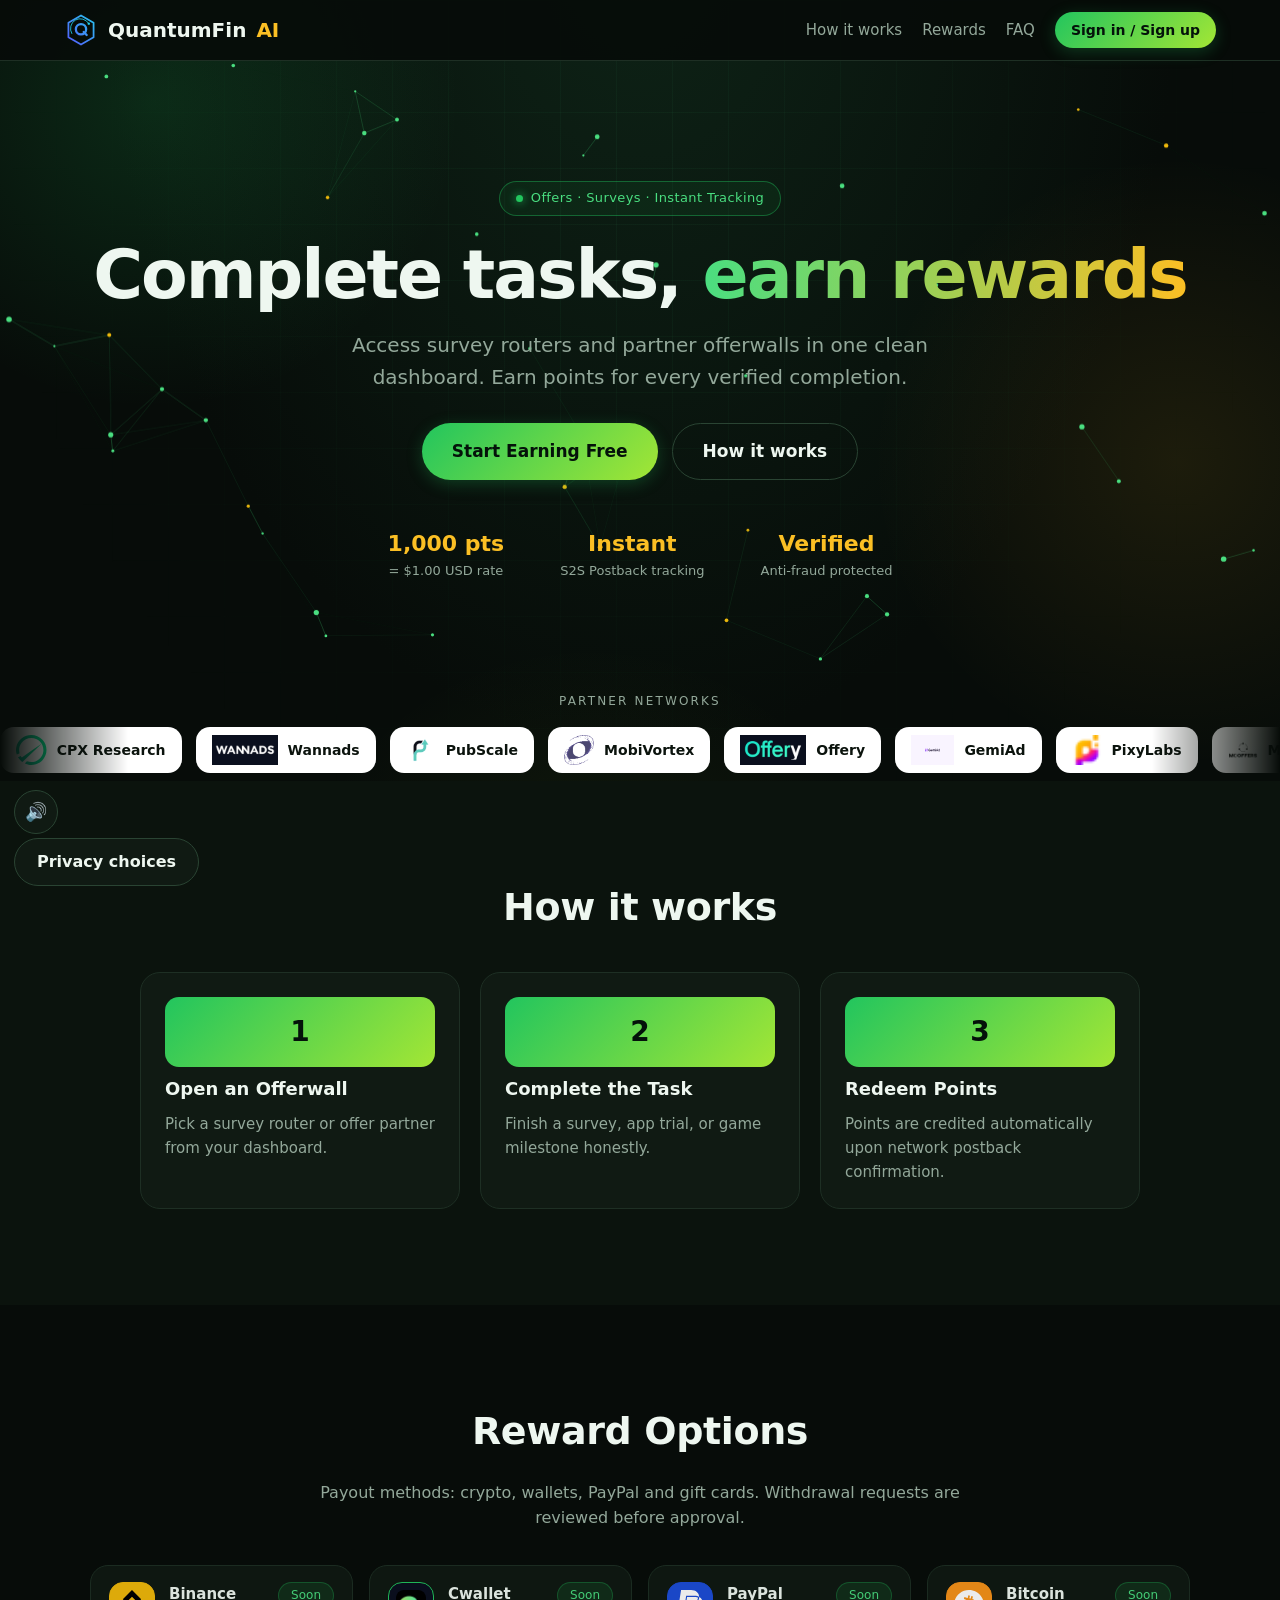
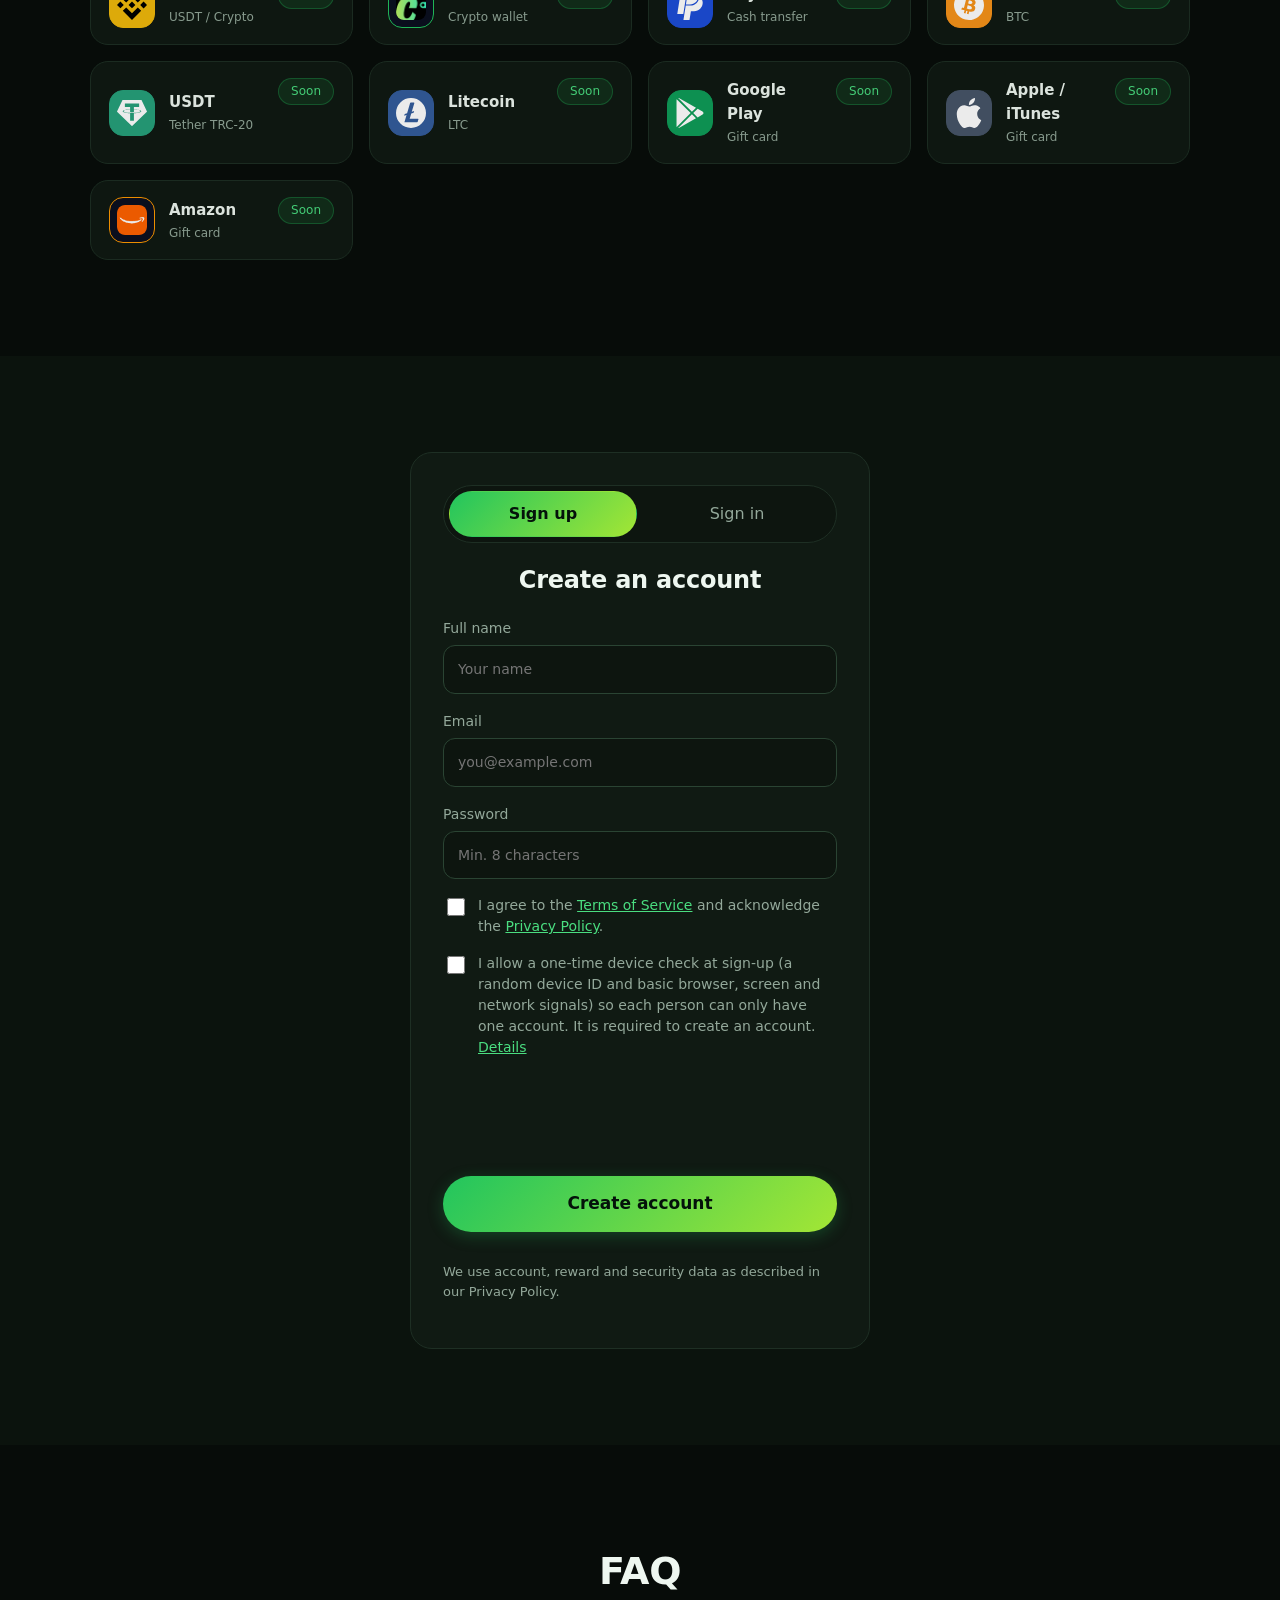
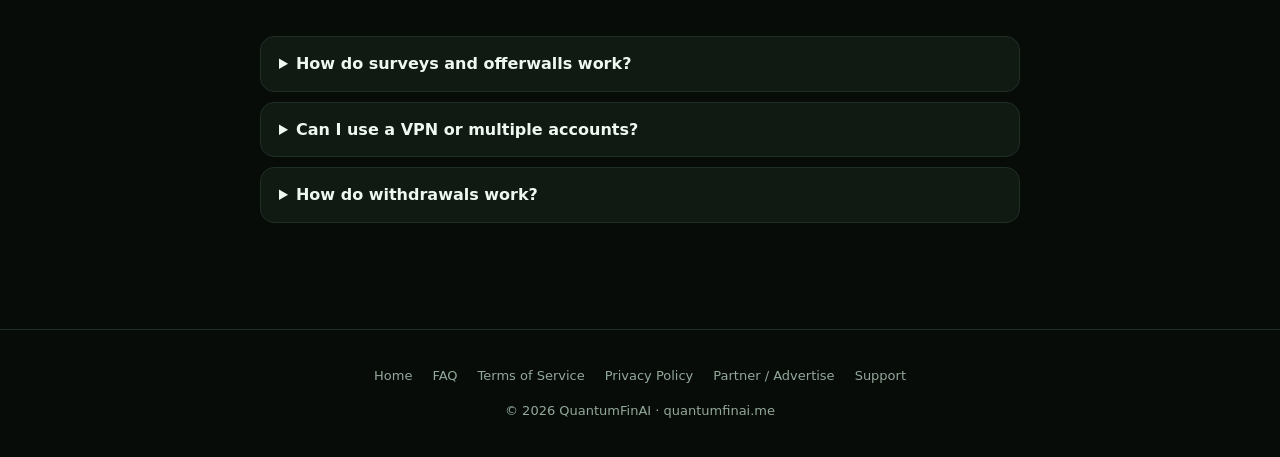
==== index.html @ 796dd370 "Update index.html" ====
<!doctype html>
<html lang="en" dir="ltr">
<head>
<meta charset="utf-8">
<meta name="theme-color" content="#070c09">
<meta name="viewport" content="width=device-width,initial-scale=1">
<title>QuantumFinAI | Complete Offers & Surveys, Earn Rewards</title>
<meta name="description" content="Complete verified offers and surveys from partner networks and collect points.">
<link rel="canonical" href="https://quantumfinai.me/">
<meta property="og:type" content="website">
<meta property="og:site_name" content="QuantumFinAI">
<meta property="og:title" content="QuantumFinAI | Complete Offers & Surveys, Earn Rewards">
<meta property="og:description" content="Complete verified offers and surveys from partner networks and collect points.">
<meta property="og:url" content="https://quantumfinai.me/">
<meta property="og:image" content="https://github.com/youssefnassiri1-oss/quantumfinai-site/releases/download/assets/og-image.png">
<meta property="og:image:width" content="1200">
<meta property="og:image:height" content="630">
<meta property="og:image:type" content="image/png">
<meta name="twitter:card" content="summary_large_image">
<meta name="twitter:image" content="https://github.com/youssefnassiri1-oss/quantumfinai-site/releases/download/assets/og-image.png">
<script type="application/ld+json">{"@context":"https://schema.org","@type":"WebSite","name":"QuantumFinAI","url":"https://quantumfinai.me/"}</script>
<script type="application/ld+json">{"@context":"https://schema.org","@type":"Organization","name":"QuantumFinAI","url":"https://quantumfinai.me/","logo":"https://github.com/youssefnassiri1-oss/quantumfinai-site/releases/download/assets/icon-512.png","sameAs":["https://github.com/youssefnassiri1-oss/quantumfinai-site"]}</script>
<script type="application/ld+json">{"@context":"https://schema.org","@type":"FAQPage","mainEntity":[{"@type":"Question","name":"How do surveys and offerwalls work?","acceptedAnswer":{"@type":"Answer","text":"Signed-in members can launch integrated walls like CPX Research. Once a task is completed, the partner server notifies our system automatically to credit your points."}},{"@type":"Question","name":"Can I use a VPN or multiple accounts?","acceptedAnswer":{"@type":"Answer","text":"No. One account per person/device on a residential connection. Proxy/VPN usage or multi-accounting results in automatic holds."}},{"@type":"Question","name":"How do withdrawals work?","acceptedAnswer":{"@type":"Answer","text":"Withdrawal requests are open. Choose a method, enter your recipient details and submit. Requests are reviewed and paid manually. Points are held while your request is open."}}]}</script>
<link rel="icon" href="/favicon.svg" type="image/svg+xml">
<link rel="icon" type="image/png" sizes="32x32" href="https://github.com/youssefnassiri1-oss/quantumfinai-site/releases/download/assets/favicon-32.png">
<link rel="shortcut icon" href="https://github.com/youssefnassiri1-oss/quantumfinai-site/releases/download/assets/favicon.ico">
<link rel="apple-touch-icon" href="https://github.com/youssefnassiri1-oss/quantumfinai-site/releases/download/assets/apple-touch-icon.png">
<link rel="preconnect" href="https://rofcjlvxzctevqjzgvyt.supabase.co" crossorigin>
<link rel="preconnect" href="https://challenges.cloudflare.com" crossorigin>
<link rel="stylesheet" href="style.css?v=20261123wd1">
<link rel="stylesheet" href="theme.css?v=20261123wd1">
</head>
<body>

<header class="nav">
  <a class="brand" href="#top"><img class="logo" src="/assets/logo/logo-mark.svg" alt="QuantumFinAI logo"> QuantumFin<b>AI</b></a>
  <nav id="guest-nav">
    <a href="#how">How it works</a>
    <a href="#payments">Rewards</a>
    <a href="#faq">FAQ</a>
    <a class="btn small" href="#account">Sign in / Sign up</a>
  </nav>
  <div id="user-nav" class="user-bar" hidden>
    <div class="bal-pill"><span class="coin-dot"></span> <b id="nav-bal">0</b> <small>pts</small></div>
    <button type="button" class="btn small ghost" id="signout">Sign out</button>
  </div>
</header>

<main id="top">
  <!-- GUEST LANDING VIEW -->
  <div id="guest-view">
    <section class="hero">
      <canvas id="hero-canvas" aria-hidden="true"></canvas>
      <div class="badge">Offers · Surveys · Instant Tracking</div>
      <h1>Complete tasks, <span class="grad">earn rewards</span></h1>
      <p class="sub">Access survey routers and partner offerwalls in one clean dashboard. Earn points for every verified completion.</p>
      <div class="cta">
        <a class="btn big" href="#account">Start Earning Free</a>
        <a class="btn ghost big" href="#how">How it works</a>
      </div>
      <div class="stats">
        <div><b>1,000 pts</b><span>= $1.00 USD rate</span></div>
        <div><b>Instant</b><span>S2S Postback tracking</span></div>
        <div><b>Verified</b><span>Anti-fraud protected</span></div>
      </div>
    </section>

    <section id="how" class="alt">
      <h2>How it works</h2>
      <div class="grid steps">
        <article class="card"><div class="thumb">1</div><h3>Open an Offerwall</h3><p>Pick a survey router or offer partner from your dashboard.</p></article>
        <article class="card"><div class="thumb">2</div><h3>Complete the Task</h3><p>Finish a survey, app trial, or game milestone honestly.</p></article>
        <article class="card"><div class="thumb">3</div><h3>Redeem Points</h3><p>Points are credited automatically upon network postback confirmation.</p></article>
      </div>
    </section>

    <section id="payments">
      <h2>Reward Options</h2>
      <p class="lead">Payout methods: crypto, wallets, PayPal and gift cards. Withdrawal requests are reviewed before approval.</p>
      <div class="mcards" id="wd"></div>
    </section>

    <section id="account" class="alt">
      <div class="formbox">
        <div class="tabs">
          <button type="button" class="tab on" data-mode="signup">Sign up</button>
          <button type="button" class="tab" data-mode="signin">Sign in</button>
        </div>
        <h2 id="ftitle" style="margin-bottom:18px;font-size:24px">Create an account</h2>
        <form id="signup" novalidate>
          <label id="lname">Full name<input name="name" autocomplete="name" placeholder="Your name"></label>
          <label>Email<input name="email" type="email" required autocomplete="email" placeholder="you@example.com"></label>
          <label>Password<input name="pw" type="password" minlength="8" required autocomplete="new-password" placeholder="Min. 8 characters"></label>
          <label id="consent-row" style="display:flex;flex-direction:row;align-items:flex-start;gap:10px;line-height:1.5"><input id="legal-consent" name="consent" type="checkbox" required style="width:18px;height:18px;flex-shrink:0;margin-top:3px"><span>I agree to the <a href="/terms" target="_blank" rel="noopener" style="color:#4ade80;text-decoration:underline">Terms of Service</a> and acknowledge the <a href="/privacy" target="_blank" rel="noopener" style="color:#4ade80;text-decoration:underline">Privacy Policy</a>.</span></label>
          <label id="device-row" style="display:flex;flex-direction:row;align-items:flex-start;gap:10px;line-height:1.5"><input id="device-consent" name="device_consent" type="checkbox" style="width:18px;height:18px;flex-shrink:0;margin-top:3px"><span>I allow a one-time device check at sign-up (a random device ID and basic browser, screen and network signals) so each person can only have one account. It is required to create an account. <a href="/privacy" target="_blank" rel="noopener" style="color:#4ade80;text-decoration:underline">Details</a></span></label>
          <div id="tsauth" class="ts"></div>
          <button class="btn big" type="submit" id="fsubmit">Create account</button>
          <p class="note" id="formmsg" aria-live="polite">We use account, reward and security data as described in our Privacy Policy.</p>
        </form>
      </div>
    </section>

    <section id="faq">
      <h2>FAQ</h2>
      <div class="faq">
        <details><summary>How do surveys and offerwalls work?</summary><p>Signed-in members can launch integrated walls like CPX Research. Once a task is completed, the partner server notifies our system automatically to credit your points.</p></details>
        <details><summary>Can I use a VPN or multiple accounts?</summary><p>No. One account per person/device on a residential connection. Proxy/VPN usage or multi-accounting results in automatic holds.</p></details>
        <details><summary>How do withdrawals work?</summary><p>Withdrawal requests are open. Choose a method, enter your recipient details and submit. Requests are reviewed and paid manually. Points are held while your request is open.</p></details>
      </div>
    </section>
  </div>

  <!-- AUTHENTICATED APP DASHBOARD -->
  <section id="dash" class="app-shell" hidden>
    <div class="dstats">
      <div class="dstat"><span>Available Balance</span><b><i id="sbal">0</i> pts</b><small id="sbal-usd">≈ $0.00</small></div>
      <div class="dstat"><span>Total Earned</span><b><i id="stotal">0</i> pts</b><small>Lifetime earnings</small></div>
      <div class="dstat"><span>Tasks Started</span><b id="soff">0</b><small>Direct offers</small></div>
      <div class="dstat"><span>Pending Payouts</span><b id="swd">0</b><small>In queue</small></div>
    </div>

    <div class="dtabs" id="dtabs">
      <button class="tab on" data-t="d-earn">Earn (Offerwalls)</button>
      <button class="tab" data-t="d-wd">Cashout</button>
      <button class="tab" data-t="d-rewards">Activity Ledger</button>
      <button class="tab" data-t="d-profile">Profile</button>
      <button class="tab" data-t="d-admin" id="tabadmin" hidden>Admin Panel</button>
    </div>

    <!-- 1. EARN TAB (Offerwalls + Direct Tasks) -->
    <div class="dpane" id="d-earn">
      <h3 class="sh">Offerwalls & Survey Partners</h3>
      <div class="wall-grid" id="wallgrid"></div>

      <div id="wall-viewer" class="wall-viewer" hidden>
        <div class="wall-bar">
          <b id="wall-title">CPX Research Surveys</b>
          <div>
            <button type="button" class="btn small ghost" id="wall-refresh">Refresh Balance</button>
            <button type="button" class="btn small ghost" id="wall-close">✕ Close Wall</button>
          </div>
        </div>
        <div id="svwrap"></div>
      </div>

      <h3 class="sh" style="margin-top:36px">Featured Direct Tasks</h3>
      <div class="pills chips" id="dchips" style="margin-bottom:18px"></div>
      <div class="grid" id="doffers"></div>

      <h3 class="sh" style="margin-top:36px">My Started Tasks</h3>
      <div class="list" id="dclaims"></div>
    </div>

    <!-- 2. CASHOUT TAB -->
    <div class="dpane" id="d-wd" hidden>
      <div class="wd-layout">
        <form id="wdform" class="formbox" style="margin:0">
          <h3 style="margin:0 0 6px">Redeem Points</h3>
          <p class="note">1,000 points = $1.00 USD. Requests are reviewed and paid manually. No automatic payment is made. Points are held immediately and returned if cancelled or rejected.</p>
          <fieldset id="wd-fields" style="border:0;padding:0;margin:0;display:grid;gap:12px">
            <label>Payout method<div class="wdpick"><span class="mlogo" id="wdlogo"></span><select name="m" id="wdm" required></select></div></label>
            <label>Points to redeem<div style="display:flex;gap:8px"><input id="wdpoints" name="p" type="number" min="1" step="1" required placeholder="e.g. 5000"><button class="btn ghost" id="wdmax" type="button">Max</button></div></label>
            <p class="note" id="wdvalue" aria-live="polite">$0.00 USD</p>
            <label><span id="wddest-label">Recipient email</span><input id="wddest" name="d" maxlength="100" required autocomplete="off"></label>
            <label id="wdregion-wrap" hidden>Gift card country / store region<input id="wdregion" maxlength="40" placeholder="e.g. United States, USD store"></label>
            <p class="note" id="wdhint"></p>
            <button class="btn" id="wdsubmit" type="submit">Request withdrawal</button>
            <p class="note" id="wdmessage" aria-live="polite"></p>
          </fieldset>
        </form>
        <div>
          <h3 class="sh" style="margin-top:0">Recent Withdrawal Requests</h3>
          <div class="list" id="dwd"></div>
        </div>
      </div>
    </div>

    <!-- 3. ACTIVITY LEDGER TAB -->
    <div class="dpane" id="d-rewards" hidden>
      <h3 class="sh">Points & Postback History</h3>
      <div class="list" id="dledger"></div>
    </div>

    <!-- 4. REDESIGNED PROFILE TAB -->
    <div class="dpane" id="d-profile" hidden>
      <section class="prof-card" style="margin-bottom:20px"><h3>Your data & privacy</h3><p class="note">Download your records, correct your name or close your account. For email corrections, objections, restrictions or a human review, contact <a href="mailto:youssef@quantumfinai.me">support</a>.</p><div class="privacy-actions"><button class="btn ghost" id="privacy-export">Download my data</button><button class="btn ghost" id="privacy-correct">Correct my name</button><button class="btn ghost" id="privacy-delete">Delete my account</button></div></section><div class="prof-grid">
        <div class="prof-card">
          <div class="prof-head">
            <div class="prof-avatar" id="pavatar">U</div>
            <div>
              <h3 id="pname" style="margin:0;font-size:20px">Member</h3>
              <p id="pemail" class="note" style="margin:2px 0 0"></p>
            </div>
          </div>
          <div class="prof-meta">
            <div class="prof-row">
              <span>Account Status</span>
              <span id="pstatus"><span class="st st-normal">Normal</span></span>
            </div>
            <div class="prof-row">
              <span>Member Since</span>
              <b id="pjoined">-</b>
            </div>
            <div class="prof-row">
              <span>Email Verification</span>
              <div id="vmsg"></div>
            </div>
          </div>
        </div>

        <div class="prof-card">
          <h3 style="margin:0 0 8px;font-size:18px">Support & Tracking ID</h3>
          <p class="note" style="margin:0 0 14px">If a survey or offerwall task fails to credit, provide this unique SubID to the offerwall support team.</p>
          <div class="uid-box">
            <code id="puid">Loading...</code>
            <button type="button" class="btn small" id="copy-uid">Copy ID</button>
          </div>
          <div class="prof-rules">
            <small>• Keep VPNs, proxies, and ad-blockers off while using offerwalls.</small>
            <small>• Only 1 account is permitted per household/device.</small>
          </div>
        </div>
      </div>
    </div>

    <!-- 5. ADMIN PANEL TAB -->
    <div class="dpane" id="d-admin" hidden>
      <h3 class="sh">Claims to review</h3><div class="list" id="aclaims"></div>
      <h3 class="sh">Withdrawal requests</h3><p class="note">Private payout queue. Check for new requests, export to Excel, pay manually, then mark paid. Never pay a cancelled or rejected request.</p><div style="display:flex;gap:8px;flex-wrap:wrap"><button class="btn ghost" id="wdexport" type="button">Export CSV for Excel</button><button class="btn ghost" id="wdrefresh" type="button">Refresh requests</button></div><div id="wdtable" style="overflow:auto;margin:16px 0"></div><div class="list" id="awd"></div>
      <h3 class="sh">Fraud flags</h3><div class="list" id="aflags"></div>
      <h3 class="sh">Users under review or blocked</h3><div class="list" id="ausers"></div>
      <h3 class="sh">Network confirmation log</h3><div class="list" id="apb"></div>

      <div class="prof-grid" style="margin-top:24px">
        <form id="pbform" class="formbox" style="margin:0;max-width:none">
          <h3 style="margin:0">Manual Postback Record</h3>
          <label>Network<select name="n" id="pbn"></select></label>
          <label>Transaction ID<input name="x" required maxlength="120"></label>
          <label>Type<select name="t"><option>conversion</option><option>reversal</option></select></label>
          <label>Claim ID (optional)<input name="c" maxlength="40"></label>
          <label>Points<input name="p" type="number" min="0"></label>
          <label style="flex-direction:row;align-items:center;gap:8px"><input type="checkbox" name="s"> Signature verified</label>
          <button class="btn" type="submit">Record confirmation</button>
        </form>

        <form id="offform" class="formbox" style="margin:0;max-width:none">
          <h3 style="margin:0">Add Direct Offer</h3>
          <label>Partner company<input name="pa" required maxlength="80"></label>
          <label>Offer title<input name="t" required maxlength="120"></label>
          <label>Description<input name="d" maxlength="1000"></label>
          <label>Category<select name="c"><option>surveys</option><option>apps</option><option>games</option><option>trials</option><option selected>tasks</option></select></label>
          <label>Points<input name="p" type="number" min="1" required></label>
          <label>Min seconds (optional)<input name="ms" type="number" min="0"></label>
          <label>Max claims (optional)<input name="mc" type="number" min="0"></label>
          <label>Status<select name="s"><option>draft</option><option selected>active</option></select></label>
          <button class="btn" type="submit">Save offer</button>
        </form>
      </div>

      <h3 class="sh">Networks</h3><div class="list" id="anets"></div>
      <h3 class="sh">Risk threshold</h3>
      <div class="lrow">
        <div>IP fraud score threshold for automatic review (default 5)</div>
        <div class="lm"><input id="thr" type="number" min="1" max="100" value="5" style="width:80px"></div>
        <div class="la"><button class="btn small" data-thr="1">Save</button></div>
      </div>
      <h3 class="sh">All Direct Offers</h3><div class="list" id="aoffers"></div>
    </div>
  </section>
</main>

<dialog id="note-modal" class="modal">
  <form method="dialog" id="modal-form">
    <h3 id="modal-title" style="margin:0 0 8px">Add a Note</h3>
    <input id="modal-input" maxlength="400" placeholder="Optional note...">
    <div style="display:flex;gap:10px;justify-content:flex-end;margin-top:14px">
      <button type="button" class="btn small ghost" id="modal-cancel">Cancel</button>
      <button type="submit" class="btn small">Confirm</button>
    </div>
  </form>
</dialog>

<footer>
  <div class="fl">
    <a href="#top">Home</a>
    <a href="#faq">FAQ</a>
    <a href="/terms">Terms of Service</a>
    <a href="/privacy">Privacy Policy</a>
    <a href="mailto:youssef@quantumfinai.me?subject=Partnership%20Inquiry">Partner / Advertise</a>
    <a href="mailto:youssef@quantumfinai.me">Support</a>
  </div>
  © 2026 QuantumFinAI · quantumfinai.me
</footer>

<div id="toast" role="status"></div>
<script src="https://challenges.cloudflare.com/turnstile/v0/api.js?render=explicit" async defer></script>
<script src="logos.js?v=20261014l"></script>
<script src="theme.js?v=20261111b"></script>
<button id="privacy-choices" class="privacy-fixed btn ghost" type="button">Privacy choices</button>
<script src="fraud-guard.js?v=20261018a"></script>
<script src="proxy-shield.js?v=20261018a"></script>
<script src="app.js?v=20261123wd1"></script>
<script src="notify.js?v=20261016n2" defer></script>
</body>
</html>
---- style.css ----
/* QuantumFinAI — "Mint" redesign 2026-11-23
   Fresh money look: deep green-black, emerald + gold, pill buttons.
   Lightweight by design: no backdrop blur, no heavy continuous animation. */
:root{
  --bg:#070c09;
  --bg2:#0b130d;
  --card:#101a13;
  --card2:#0d150f;
  --tx:#eef7f0;
  --mut:#93a89a;
  --a:#22c55e;   /* emerald primary */
  --b:#a3e635;   /* lime gradient end */
  --c:#fbbf24;   /* gold accent (points) */
  --line:#1e2f24;
  --line2:#2a4433;
}
*{box-sizing:border-box}
html{scroll-behavior:smooth}
body{margin:0;background:var(--bg);color:var(--tx);font-family:system-ui,"Segoe UI",Tahoma,Arial,sans-serif;line-height:1.6;-webkit-font-smoothing:antialiased;overflow-x:hidden}
a{color:inherit;text-decoration:none}
[hidden]{display:none!important}
::selection{background:rgba(34,197,94,.35)}
a:focus-visible,button:focus-visible,summary:focus-visible,input:focus-visible,select:focus-visible{outline:2px solid var(--a);outline-offset:2px}

/* ---------- nav ---------- */
.nav{position:sticky;top:0;z-index:5;display:flex;justify-content:space-between;align-items:center;padding:12px 5vw;background:rgba(7,12,9,.94);border-bottom:1px solid var(--line)}
.nav nav{display:flex;gap:20px;align-items:center;font-size:15px;color:var(--mut)}
.nav nav a:hover{color:#fff}
.nav nav a:not(.btn){position:relative}
.nav nav a:not(.btn)::after{content:"";position:absolute;left:0;bottom:-4px;height:2px;width:0;background:var(--a);border-radius:2px;transition:width .25s}
.nav nav a:not(.btn):hover::after{width:100%}
.brand{font-weight:700;font-size:20px;display:flex;align-items:center;gap:10px;direction:ltr}
.brand b{color:var(--c)}
.logo{width:34px;height:34px;display:block}
.user-bar{display:flex;align-items:center;gap:14px}
.bal-pill{display:flex;align-items:center;gap:8px;background:var(--card);border:1px solid var(--line2);padding:6px 14px;border-radius:99px;font-size:14px}
.bal-pill b{color:var(--c);font-size:15px}
.coin-dot{width:10px;height:10px;border-radius:50%;background:radial-gradient(circle at 35% 35%,#fde68a,#f59e0b 65%,#b45309);box-shadow:0 0 8px rgba(251,191,36,.55)}

/* ---------- buttons ---------- */
.btn{display:inline-flex;align-items:center;justify-content:center;border:0;cursor:pointer;color:#04120a;font:inherit;font-weight:700;padding:10px 22px;border-radius:999px;background:linear-gradient(135deg,var(--a),var(--b));box-shadow:0 4px 16px rgba(34,197,94,.25);transition:transform .15s,box-shadow .15s,filter .15s}
.btn:hover{transform:translateY(-2px);box-shadow:0 8px 24px rgba(34,197,94,.35);filter:brightness(1.06)}
.btn:active{transform:scale(.97)}
.btn.small{padding:7px 16px;font-size:14px;min-height:0}
.btn.big{padding:14px 30px;font-size:17px}
.btn.ghost{background:transparent;border:1px solid var(--line2);color:var(--tx);box-shadow:none}
.btn.ghost:hover{border-color:var(--a);box-shadow:0 0 18px rgba(34,197,94,.15);filter:none}
.btn.busy{opacity:.55;cursor:progress}

/* ---------- hero ---------- */
.hero{position:relative;overflow:hidden;text-align:center;padding:clamp(64px,10vw,120px) 5vw clamp(52px,7vw,84px)}
#hero-canvas{position:absolute;inset:0;width:100%;height:100%;pointer-events:none;z-index:0;opacity:.75}
.hero>*:not(canvas){position:relative;z-index:1}
.badge{display:inline-flex;align-items:center;gap:8px;padding:6px 16px;border:1px solid rgba(34,197,94,.4);border-radius:99px;color:#4ade80;font-size:13px;margin-bottom:22px;background:rgba(34,197,94,.07);letter-spacing:.03em}
.badge::before{content:"";width:7px;height:7px;border-radius:50%;background:var(--a);box-shadow:0 0 10px var(--a)}
h1{font-size:clamp(34px,7vw,68px);margin:0 0 16px;line-height:1.1;letter-spacing:-.03em;font-weight:800}
.grad{background:linear-gradient(90deg,#4ade80,#fbbf24);-webkit-background-clip:text;background-clip:text;color:transparent}
.sub{max-width:640px;margin:0 auto 30px;color:var(--mut);font-size:clamp(16px,2.2vw,20px)}
.cta{display:flex;gap:14px;justify-content:center;flex-wrap:wrap}
.stats{display:flex;justify-content:center;gap:clamp(18px,5vw,56px);margin-top:46px;flex-wrap:wrap}
.stats div{display:flex;flex-direction:column;align-items:center;transition:transform .2s}
.stats div:hover{transform:translateY(-3px)}
.stats b{font-size:22px;color:var(--c)}
.stats span{font-size:13px;color:var(--mut)}
@keyframes rise{from{opacity:0;transform:translateY(18px)}to{opacity:1;transform:none}}
.hero>*{animation:rise .7s both}
.hero>*:nth-child(2){animation-delay:.08s}
.hero>*:nth-child(3){animation-delay:.16s}
.hero>*:nth-child(4){animation-delay:.24s}
.hero>*:nth-child(5){animation-delay:.32s}

/* ---------- sections & cards ---------- */
section{padding:clamp(48px,8vw,96px) 5vw}
section.alt{background:var(--bg2)}
section[id]{scroll-margin-top:72px}
h2{font-size:clamp(26px,4vw,38px);letter-spacing:-.01em;text-align:center;margin:0 0 34px}
h2 small{font-size:15px;color:var(--mut);font-weight:400;margin-inline-start:10px}
.lead{max-width:640px;margin:-16px auto 34px;text-align:center;color:var(--mut)}
.grid{display:grid;grid-template-columns:repeat(auto-fill,minmax(250px,1fr));gap:20px;max-width:1100px;margin:auto}
.card{position:relative;background:var(--card);border:1px solid var(--line);border-radius:20px;padding:24px;display:flex;flex-direction:column;gap:8px;transition:transform .2s,border-color .2s,box-shadow .2s}
.card:hover{transform:translateY(-4px);border-color:var(--a);box-shadow:0 14px 30px rgba(0,0,0,.35)}
.card h3{margin:0;font-size:18px}
.card p{margin:0;color:var(--mut);font-size:15px;flex:1}
.card .def{font-size:13px;color:#4ade80}
.thumb{height:70px;border-radius:14px;background:linear-gradient(135deg,var(--a),var(--b));display:grid;place-items:center;font-size:28px;font-weight:800;color:#04120a;transition:filter .3s}
.card:hover .thumb{filter:brightness(1.1)}
.steps{max-width:1000px}
.price{font-weight:700;color:var(--c)}
.tag{align-self:flex-start;font-size:12px;padding:3px 12px;border-radius:99px;background:rgba(34,197,94,.12);color:#4ade80;border:1px solid rgba(34,197,94,.3)}
.ico{font-size:34px}
.slot{opacity:.85;border-style:dashed}
.slot:hover{opacity:1}
.pts{margin-top:8px;color:var(--c);font-weight:600}
.bar{height:8px;border-radius:8px;background:var(--line);margin:10px 0 14px;overflow:hidden}
.bar i{display:block;height:100%;background:linear-gradient(90deg,var(--a),var(--b))}
.bal{font-size:44px;font-weight:800}
.bal small{font-size:16px;color:var(--mut);font-weight:500}
.bal span{display:inline-block}
.pills{display:flex;flex-wrap:wrap;gap:12px;justify-content:center;max-width:1100px;margin:auto}
.pill{background:var(--card);border:1px solid var(--line);border-radius:999px;padding:10px 18px;font-size:15px;display:flex;gap:10px;align-items:center;transition:transform .2s,border-color .2s,box-shadow .2s}
.pill:hover{transform:translateY(-2px);border-color:var(--a)}
.pill i{font-style:normal;font-weight:800;font-size:12px;padding:4px 8px;border-radius:99px;background:linear-gradient(135deg,var(--a),var(--b));color:#04120a;direction:ltr}
.pill small{display:block;color:var(--mut);font-size:12px}
button.pill{font:inherit;color:inherit;cursor:pointer}
.chips .pill{cursor:pointer}
.chips .pill.on{border-color:var(--a);color:#fff;box-shadow:0 6px 18px rgba(34,197,94,.25)}
.note{color:var(--mut);font-size:13px;margin-top:14px}

/* ---------- payment tiles ---------- */
.mcards{display:grid;grid-template-columns:repeat(auto-fill,minmax(230px,1fr));gap:16px;max-width:1100px;margin:auto}
.mcard{position:relative;display:flex;gap:14px;align-items:center;background:var(--card);border:1px solid var(--line);border-radius:18px;padding:16px 18px;transition:transform .2s,border-color .2s,box-shadow .2s}
.mcard:hover{transform:translateY(-4px);border-color:var(--a);box-shadow:0 14px 30px rgba(0,0,0,.35)}
.mcard.soon{opacity:.92}
.mcard.soon:hover{border-color:var(--line2)}
.mcard.qpay:hover{border-color:var(--bc);box-shadow:0 14px 32px rgba(0,0,0,.4),0 0 22px -6px var(--bc)}
.mlogo{width:46px;height:46px;flex:0 0 46px;display:grid;place-items:center;background:var(--card2);border:1px solid var(--line2);border-radius:14px;overflow:hidden;font-size:22px}
.mcard .mlogo svg{width:30px;height:30px;display:block}
.mtxt{display:flex;flex-direction:column;gap:2px;min-width:0}
.mtxt b{font-size:15px}
.mtxt small{color:var(--mut);font-size:12px}
.mcard .tag{margin-left:auto;white-space:nowrap}
button.mcard{font:inherit;color:inherit;text-align:left;width:100%;cursor:pointer}
.mcard.soon:active{transform:scale(.98)}
.wdpick{display:flex;gap:10px;align-items:center}
.wdpick .mlogo{width:46px;height:46px;flex-basis:46px}
.wdpick select{flex:1}

/* ---------- forms ---------- */
.formbox{max-width:460px;margin:auto;background:var(--card);border:1px solid var(--line);border-radius:22px;padding:32px}
form{display:flex;flex-direction:column;gap:16px}
label{display:flex;flex-direction:column;gap:6px;font-size:14px;color:var(--mut)}
input,select{padding:12px 14px;border-radius:12px;border:1px solid var(--line2);background:var(--card2);color:#fff;font:inherit}
input:focus,select:focus{outline:0;border-color:var(--a);box-shadow:0 0 0 3px rgba(34,197,94,.18)}
.tabs{display:flex;gap:6px;margin-bottom:18px;background:var(--card2);border:1px solid var(--line);border-radius:999px;padding:5px}
.tab{flex:1;padding:9px;border-radius:999px;border:1px solid transparent;background:transparent;color:var(--mut);font:inherit;cursor:pointer;transition:background .2s,color .2s}
.tab:hover:not(.on){color:#fff}
.tab.on{background:linear-gradient(135deg,var(--a),var(--b));color:#04120a;font-weight:700}
.ts{min-height:70px;margin:8px 0}

/* ---------- FAQ ---------- */
.faq{max-width:760px;margin:0 auto}
.faq details{background:var(--card);border:1px solid var(--line);border-radius:14px;padding:14px 18px;margin-bottom:10px;transition:border-color .2s}
.faq details:hover{border-color:var(--line2)}
.faq details[open]{border-color:var(--a)}
.faq summary{cursor:pointer;font-weight:600}
.faq p{color:var(--mut);margin:8px 0 0}
.faq details[open] p{animation:rise .3s both}

/* ---------- footer ---------- */
footer{text-align:center;padding:36px 5vw;color:var(--mut);font-size:13px;border-top:1px solid var(--line)}
.fl{display:flex;gap:20px;justify-content:center;flex-wrap:wrap;margin-bottom:14px}
.fl a:hover{color:#fff}

/* ---------- toast ---------- */
#toast{position:fixed;bottom:24px;left:50%;transform:translate(-50%,100px);background:var(--card);border:1px solid var(--a);color:var(--tx);padding:12px 22px;border-radius:999px;transition:transform .3s;z-index:9;box-shadow:0 12px 32px rgba(0,0,0,.45)}
#toast.on{transform:translate(-50%,0)}
#toast:not(.on){visibility:hidden;pointer-events:none}
#toast.on{visibility:visible}

/* ---------- dashboard shell ---------- */
.app-shell{padding-top:36px;max-width:1160px;margin:0 auto}
#dash{scroll-margin-top:76px}
#account{scroll-margin-top:76px}
.dstats{display:grid;grid-template-columns:repeat(auto-fit,minmax(180px,1fr));gap:14px;max-width:1100px;margin:0 auto 26px}
.dstat{position:relative;background:var(--card);border:1px solid var(--line);border-radius:18px;padding:18px 20px;display:flex;flex-direction:column;gap:4px}
.dstat span{font-size:12px;color:var(--mut);text-transform:uppercase;letter-spacing:.06em}
.dstat b{font-size:26px;color:var(--c)}
.dstat b i{font-style:normal}
.dstat small{font-size:12px;color:var(--mut)}
#dash .dtabs{display:flex;gap:6px;flex-wrap:wrap;max-width:1100px;margin:0 auto 26px;background:var(--card2);border:1px solid var(--line);border-radius:999px;padding:6px}
#dash .dtabs .tab{flex:0 0 auto;padding:10px 20px;border-radius:999px}
.dpane{max-width:1100px;margin:auto}
.dpane:not([hidden]){animation:rise .4s both}
.sh{font-size:16px;color:var(--mut);margin:20px 0 12px}

/* ---------- lists / ledger ---------- */
.list{display:flex;flex-direction:column;gap:10px}
@keyframes pop{0%{transform:scale(.97);opacity:0}100%{transform:none;opacity:1}}
.lrow{display:grid;grid-template-columns:1.2fr 1.4fr auto;gap:14px;align-items:center;background:var(--card);border:1px solid var(--line);border-radius:14px;padding:12px 16px;transition:transform .2s,border-color .2s;animation:pop .35s both}
.lrow:hover{transform:translateX(4px);border-color:var(--a)}
.lrow .lm{color:var(--mut);font-size:14px}
.lrow small{color:var(--mut)}
.st{display:inline-block;font-size:12px;padding:3px 12px;border-radius:99px;background:rgba(34,197,94,.12);color:#4ade80;text-transform:capitalize}
.st-approved,.st-paid,.st-active,.st-low,.st-normal,.st-verified{background:rgba(34,197,94,.14);color:#4ade80}
.st-completed,.st-under_review,.st-medium,.st-review,.st-planned,.st-in_contact{background:rgba(251,191,36,.13);color:#fcd34d}
.st-rejected,.st-cancelled,.st-high,.st-blocked,.st-reversed{background:rgba(239,68,68,.13);color:#fca5a5}
.st-partner{background:rgba(34,197,94,.14);color:#4ade80}
.st-msg{margin-top:10px;font-size:13px;color:var(--mut)}
.cur{font-weight:700;color:var(--c)}

/* ---------- offerwall hub ---------- */
.wall-grid{display:grid;grid-template-columns:repeat(auto-fill,minmax(260px,1fr));gap:18px}
.wall-sect{grid-column:1/-1;margin:14px 0 2px;font-size:14px;letter-spacing:.08em;text-transform:uppercase;color:var(--mut)}
.wall-sect:first-child{margin-top:0}
.wall-card{position:relative;background:var(--card);border:1px solid var(--line);border-radius:20px;padding:22px;display:flex;flex-direction:column;gap:10px;transition:transform .2s,border-color .2s,box-shadow .2s}
.wall-card:hover{transform:translateY(-4px);border-color:var(--a);box-shadow:0 14px 30px rgba(0,0,0,.35)}
.wall-card.live{border-color:rgba(34,197,94,.5)}
.wall-head{display:flex;align-items:center;gap:14px}
.wall-logo{width:48px;height:48px;border-radius:14px;background:linear-gradient(135deg,var(--a),var(--b));display:grid;place-items:center;font-weight:800;font-size:18px;color:#04120a;flex-shrink:0}
.wall-logo img{object-fit:contain;border-radius:10px}
.wall-card.live .wall-logo{box-shadow:0 0 0 2px rgba(34,197,94,.45)}
.wall-logo.wall-logo-wide{width:96px}
.wall-viewer{margin-top:24px;background:var(--card);border:1px solid var(--a);border-radius:20px;overflow:hidden}
.wall-bar{display:flex;justify-content:space-between;align-items:center;padding:12px 18px;background:var(--card2);border-bottom:1px solid var(--line)}
#netgrid .card .btn{margin-top:12px}

/* ---------- profile ---------- */
.prof-grid{display:grid;grid-template-columns:repeat(auto-fit,minmax(320px,1fr));gap:22px}
.prof-card{background:var(--card);border:1px solid var(--line);border-radius:20px;padding:26px;display:flex;flex-direction:column;justify-content:space-between}
.prof-head{display:flex;align-items:center;gap:16px;padding-bottom:20px;border-bottom:1px solid var(--line)}
.prof-avatar{width:60px;height:60px;border-radius:18px;background:linear-gradient(135deg,var(--a),var(--c));display:grid;place-items:center;font-size:24px;font-weight:800;color:#04120a;flex-shrink:0}
.prof-meta{display:flex;flex-direction:column;gap:14px;padding-top:18px}
.prof-row{display:flex;justify-content:space-between;align-items:center;font-size:14px}
.prof-row>span:first-child{color:var(--mut)}
.uid-box{display:flex;align-items:center;justify-content:space-between;gap:10px;background:var(--card2);border:1px solid var(--line2);border-radius:12px;padding:10px 14px;margin-bottom:16px}
.uid-box code{font-size:13px;color:#4ade80;word-break:break-all}
.prof-rules{display:flex;flex-direction:column;gap:6px;color:var(--mut);background:rgba(13,21,15,.6);padding:12px;border-radius:10px}
.privacy-actions{display:flex;flex-wrap:wrap;gap:12px;margin-top:18px}
#vmsg{line-height:1.6}
#vmsg .btn{display:block;margin-top:10px}

/* ---------- cashout ---------- */
.wd-layout{display:grid;grid-template-columns:1fr 1.2fr;gap:28px;align-items:start}

/* ---------- modal / dialogs ---------- */
.modal{background:var(--card);color:var(--tx);border:1px solid var(--a);border-radius:20px;padding:24px;width:min(420px,92vw);box-shadow:0 24px 60px rgba(0,0,0,.6)}
.modal::backdrop{background:rgba(4,8,6,.78)}
#privacy-dialog{max-width:560px;width:calc(100% - 32px);max-height:85dvh;overflow:auto;background:var(--card);color:var(--tx);border:1px solid var(--line2);border-radius:18px;padding:24px}
#privacy-dialog::backdrop{background:rgba(4,8,6,.78)}
#privacy-dialog p,#privacy-dialog label{line-height:1.65}
#privacy-dialog input{width:18px;height:18px;display:inline-block;margin-right:8px}

/* ---------- fixed utility buttons (desktop) ---------- */
#privacy-choices{position:fixed;bottom:14px;left:14px;z-index:90;background:var(--card)}
#snd-toggle{position:fixed;left:14px;bottom:calc(66px + env(safe-area-inset-bottom,0px));z-index:60;width:44px;height:44px;border-radius:50%;border:1px solid var(--line2);background:var(--card);color:#fff;font-size:18px;line-height:1;cursor:pointer}
#snd-toggle:hover{border-color:var(--a)}

/* ---------- spotlight hover (app.js sets --mx/--my) ---------- */
.card,.wall-card,.mcard,.dstat{--mx:50%;--my:50%}
.card::before,.wall-card::before,.mcard::before,.dstat::before{content:"";position:absolute;inset:0;border-radius:inherit;background:radial-gradient(420px circle at var(--mx) var(--my),rgba(34,197,94,.1),transparent 45%);opacity:0;transition:opacity .3s;pointer-events:none}
.card:hover::before,.wall-card:hover::before,.mcard:hover::before,.dstat:hover::before{opacity:1}

/* ---------- responsive ---------- */
@media(max-width:820px){.wd-layout{grid-template-columns:1fr}}
@media(max-width:720px){
  .nav nav a:not(.btn){display:none}
  .nav nav{gap:12px}
  .nav nav a.btn{padding:7px 12px}
  .btn.big{width:100%;text-align:center}
  .cta{flex-direction:column}
  .lrow{grid-template-columns:1fr}
  #dash .dtabs{flex-wrap:nowrap;overflow-x:auto;scrollbar-width:none;padding-bottom:4px}
  #dash .dtabs::-webkit-scrollbar{display:none}
}
@media(max-width:600px){
  .dstats{grid-template-columns:1fr 1fr!important;gap:10px}
  .dstat{padding:14px}
  .dstat b{font-size:22px}
}
@media(prefers-reduced-motion:reduce){
  *,*::before,*::after{animation:none!important;transition:none!important}
  html{scroll-behavior:auto}
  #hero-canvas{display:none}
}
---- theme.css ----
/* QuantumFinAI Mint theme — ambient background, partner strip, phone pass (2026-11-23) */

/* static ambient glows: green + gold, no blur filters, no continuous animation */
.qaurora{position:fixed;inset:0;z-index:-1;overflow:hidden;pointer-events:none;background:radial-gradient(ellipse at 50% -10%,#0e2417 0,#070c09 60%)}
.qaurora::after{content:"";position:absolute;inset:0;background-image:linear-gradient(rgba(74,222,128,.05) 1px,transparent 1px),linear-gradient(90deg,rgba(74,222,128,.05) 1px,transparent 1px);background-size:56px 56px;-webkit-mask-image:radial-gradient(ellipse at 50% 20%,#000 0,transparent 72%);mask-image:radial-gradient(ellipse at 50% 20%,#000 0,transparent 72%)}
.qaurora i{position:absolute;width:52vmax;height:52vmax;border-radius:50%;pointer-events:none}
.qaurora i:nth-child(1){background:radial-gradient(circle,rgba(34,197,94,.16),transparent 65%);left:-14vmax;top:-18vmax}
.qaurora i:nth-child(2){background:radial-gradient(circle,rgba(251,191,36,.09),transparent 65%);right:-18vmax;top:10vmax}
.qaurora i:nth-child(3){background:radial-gradient(circle,rgba(163,230,53,.08),transparent 65%);left:20vmax;bottom:-30vmax}

/* partner strip */
.qstrip{padding:26px 0 8px;padding-left:0;padding-right:0}
.qlabel{text-align:center;color:var(--mut);font-size:12px;letter-spacing:.18em;text-transform:uppercase;margin:0 0 16px}
.qmar{overflow:hidden;-webkit-mask-image:linear-gradient(90deg,transparent,#000 10%,#000 90%,transparent);mask-image:linear-gradient(90deg,transparent,#000 10%,#000 90%,transparent)}
.qtrack{display:flex;gap:14px;width:max-content;animation:qscroll 38s linear infinite}
.qmar:hover .qtrack{animation-play-state:paused}
@keyframes qscroll{to{transform:translateX(-50%)}}
.qchip{display:flex;align-items:center;gap:10px;background:#fff;color:#0b130d;border-radius:14px;padding:8px 16px}
.qchip img{height:30px;width:auto;max-width:96px;object-fit:contain;display:block}
.qchip em{font-style:normal;font-weight:600;font-size:14px;white-space:nowrap}

/* wall logos on white chips so every brand shows */
.wall-logo{background:#fff;padding:4px}
.wall-logo img{border-radius:8px}

@media(max-width:480px){
  .brand{font-size:16px;white-space:nowrap}
  .logo{width:28px;height:28px}
  .nav{padding:12px 4vw}
  .nav .btn.small{white-space:nowrap;padding:7px 12px;font-size:13px}
}

/* phone-first pass: real phone layout, touch targets, no fixed buttons over content */
section[id]{scroll-margin-top:72px}
@media(max-width:700px){
  .nav .brand{min-height:40px}
  .btn{display:inline-flex;align-items:center;justify-content:center;min-height:46px}
  .btn.small{min-height:42px;padding:8px 14px}
  .tab{display:inline-flex;align-items:center;justify-content:center;min-height:44px}
  /* phone navigation fits without hiding tabs */
  #dash .dtabs{display:grid;grid-template-columns:repeat(2,minmax(0,1fr));overflow:visible;-webkit-mask-image:none;mask-image:none;gap:8px;border-radius:18px}
  #dash .dtabs .tab{width:100%;padding:10px 6px;font-size:14px;min-height:46px;white-space:nowrap}
  input:not([type=checkbox]),select,textarea{font-size:16px;min-width:0;max-width:100%;min-height:46px}
  .pill{min-height:44px;align-items:center}
  .prof-grid{grid-template-columns:minmax(0,1fr)}
  .prof-card{padding:22px 18px;min-width:0}
  .prof-head>div,.uid-box code,.mtxt,.wall-head>div{min-width:0;overflow-wrap:anywhere}
  .prof-avatar,.wall-logo{flex-shrink:0}
  .prof-row{flex-wrap:wrap;gap:6px 12px}
  .uid-box{flex-wrap:wrap}
  .wdpick select{width:0;min-width:0}
  .formbox{padding:24px 18px;border-radius:16px}
  .wall-bar{flex-wrap:wrap;gap:10px}
  .wall-bar>div{display:flex;gap:10px;flex-wrap:wrap}
  #svwrap iframe{min-height:0!important;height:calc(100dvh - 170px)!important}
  .hero{padding-top:64px}
  body{-webkit-tap-highlight-color:transparent}
  #toast{width:max-content;max-width:calc(100vw - 32px);bottom:96px;overflow-wrap:anywhere}
  footer .fl{gap:6px 16px}
  footer .fl a{display:inline-block;padding:10px 2px}
  .faq summary{padding:8px 0}
  /* utilities belong after the content on phones, never over task actions */
  #privacy-choices,#snd-toggle{position:static;transform:none;margin:14px 18px;vertical-align:middle}
  #privacy-choices{display:inline-flex;max-width:calc(100vw - 28px)}
  #snd-toggle{display:inline-block;width:44px;height:44px}
  footer{padding-bottom:24px}
  /* strip: simple swipe list on phones */
  .qmar{overflow-x:auto;-webkit-mask-image:none;mask-image:none;scrollbar-width:none}
  .qmar::-webkit-scrollbar{display:none}
  .qtrack{animation:none!important;width:max-content;padding:0 4vw}
  .qtrack .qchip:nth-child(n+12){display:none}
  .card:hover,.mcard:hover,.wall-card:hover{box-shadow:none}
  #privacy-dialog,.modal{max-height:calc(100dvh - 32px);overflow:auto}
  .qaurora::after{display:none}
}
@media(max-width:380px){
  .nav .brand{font-size:15px;gap:4px}
  .user-bar{gap:8px}
  .bal-pill{padding:6px 10px}
  .nav .btn.small{padding:8px 10px}
}
@media(prefers-reduced-motion:reduce){
  .qtrack{animation:none!important}
                         }
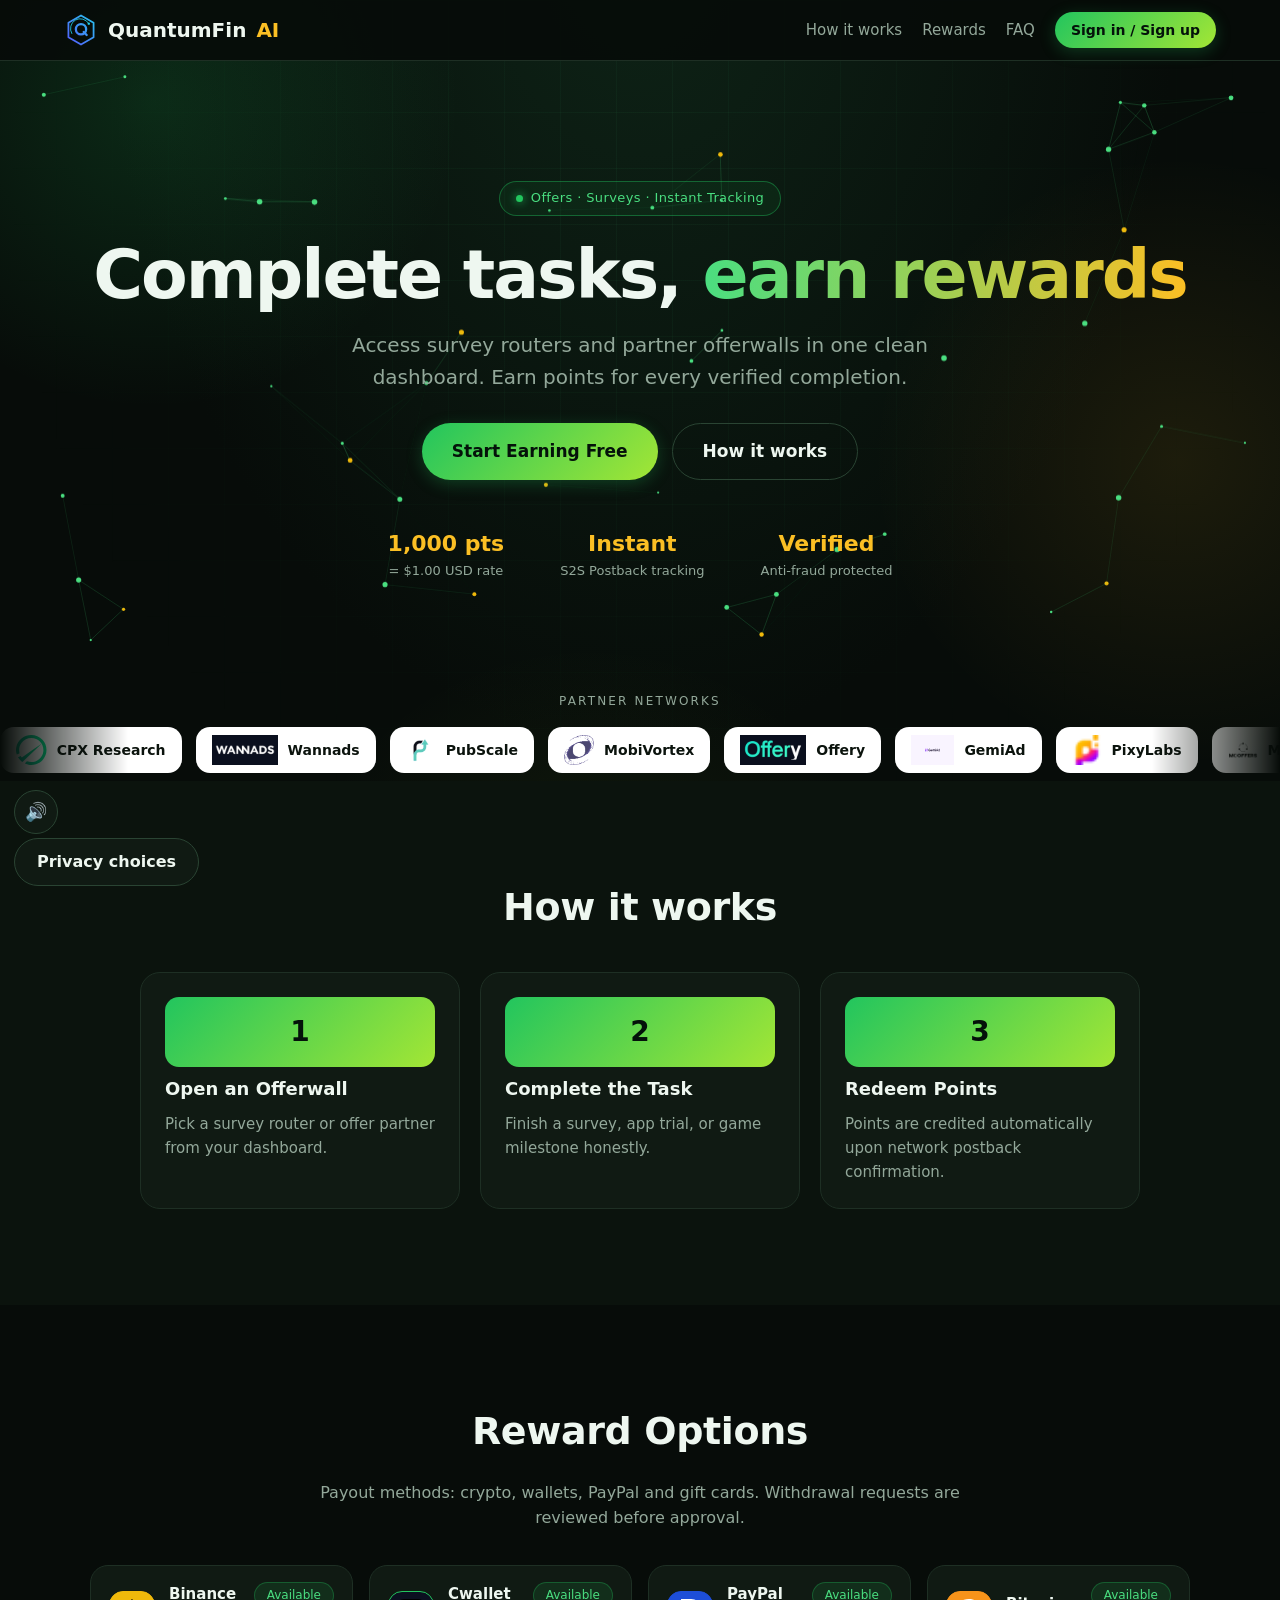
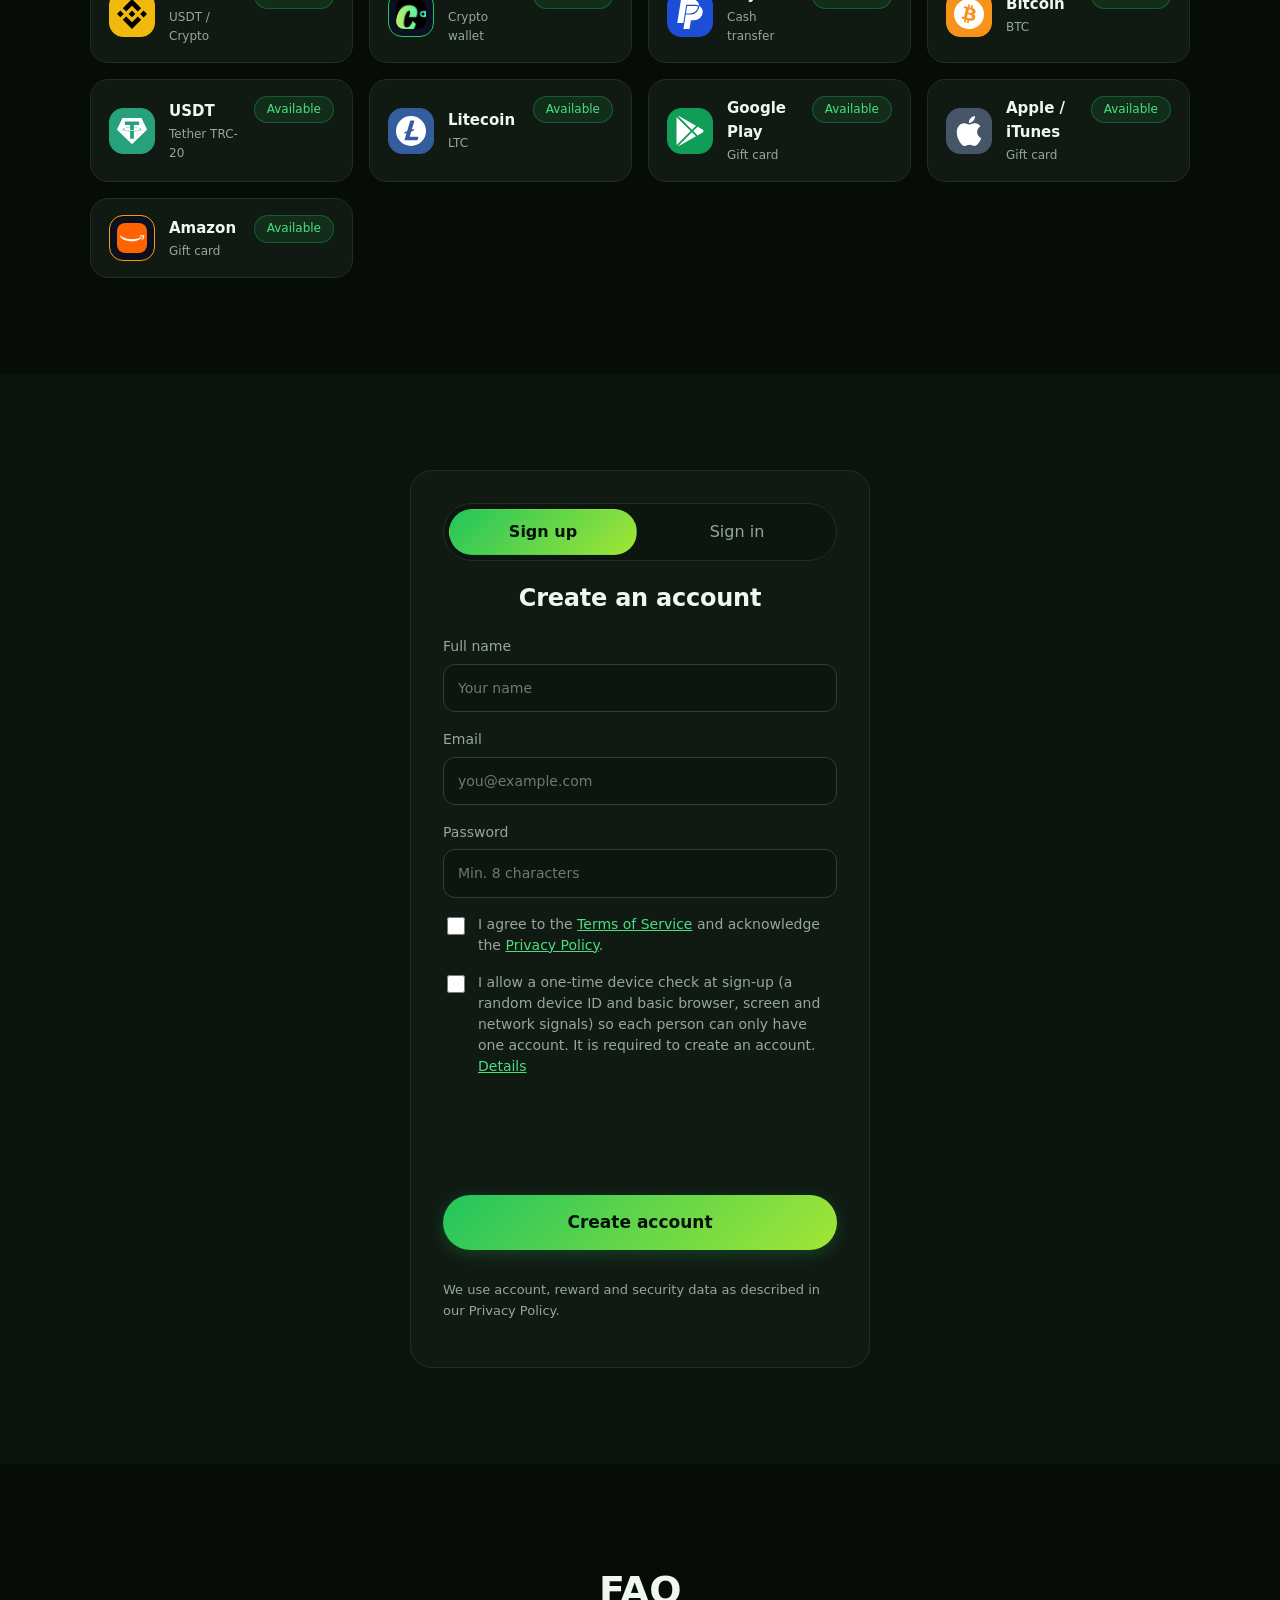
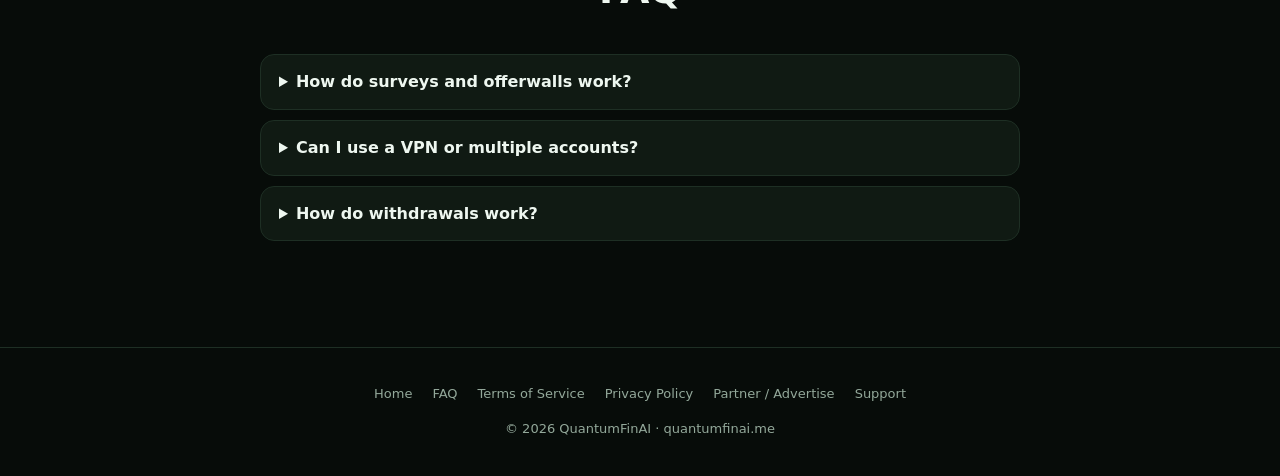
==== commit e7b2a4e3: "Update index.html" ====
--- a/index.html
+++ b/index.html
@@ -27,8 +27,8 @@
 <link rel="apple-touch-icon" href="https://github.com/youssefnassiri1-oss/quantumfinai-site/releases/download/assets/apple-touch-icon.png">
 <link rel="preconnect" href="https://rofcjlvxzctevqjzgvyt.supabase.co" crossorigin>
 <link rel="preconnect" href="https://challenges.cloudflare.com" crossorigin>
-<link rel="stylesheet" href="style.css?v=20261123wd1">
-<link rel="stylesheet" href="theme.css?v=20261123wd1">
+<link rel="stylesheet" href="style.css?v=20261123wd2">
+<link rel="stylesheet" href="theme.css?v=20261123wd2">
 </head>
 <body>
 
@@ -159,7 +159,7 @@
           <p class="note">1,000 points = $1.00 USD. Requests are reviewed and paid manually. No automatic payment is made. Points are held immediately and returned if cancelled or rejected.</p>
           <fieldset id="wd-fields" style="border:0;padding:0;margin:0;display:grid;gap:12px">
             <label>Payout method<div class="wdpick"><span class="mlogo" id="wdlogo"></span><select name="m" id="wdm" required></select></div></label>
-            <label>Points to redeem<div style="display:flex;gap:8px"><input id="wdpoints" name="p" type="number" min="1" step="1" required placeholder="e.g. 5000"><button class="btn ghost" id="wdmax" type="button">Max</button></div></label>
+            <label>Points to redeem<div style="display:flex;gap:8px"><input style="flex:1;min-width:0;width:100%" id="wdpoints" name="p" type="number" min="1" step="1" required placeholder="e.g. 5000"><button class="btn ghost" id="wdmax" type="button">Max</button></div></label>
             <p class="note" id="wdvalue" aria-live="polite">$0.00 USD</p>
             <label><span id="wddest-label">Recipient email</span><input id="wddest" name="d" maxlength="100" required autocomplete="off"></label>
             <label id="wdregion-wrap" hidden>Gift card country / store region<input id="wdregion" maxlength="40" placeholder="e.g. United States, USD store"></label>
@@ -295,11 +295,11 @@
 <div id="toast" role="status"></div>
 <script src="https://challenges.cloudflare.com/turnstile/v0/api.js?render=explicit" async defer></script>
 <script src="logos.js?v=20261014l"></script>
-<script src="theme.js?v=20261111b"></script>
+<script src="theme.js?v=20261123wd2"></script>
 <button id="privacy-choices" class="privacy-fixed btn ghost" type="button">Privacy choices</button>
 <script src="fraud-guard.js?v=20261018a"></script>
 <script src="proxy-shield.js?v=20261018a"></script>
-<script src="app.js?v=20261123wd1"></script>
+<script src="app.js?v=20261123wd2"></script>
 <script src="notify.js?v=20261016n2" defer></script>
 </body>
-</html>
+            </html>
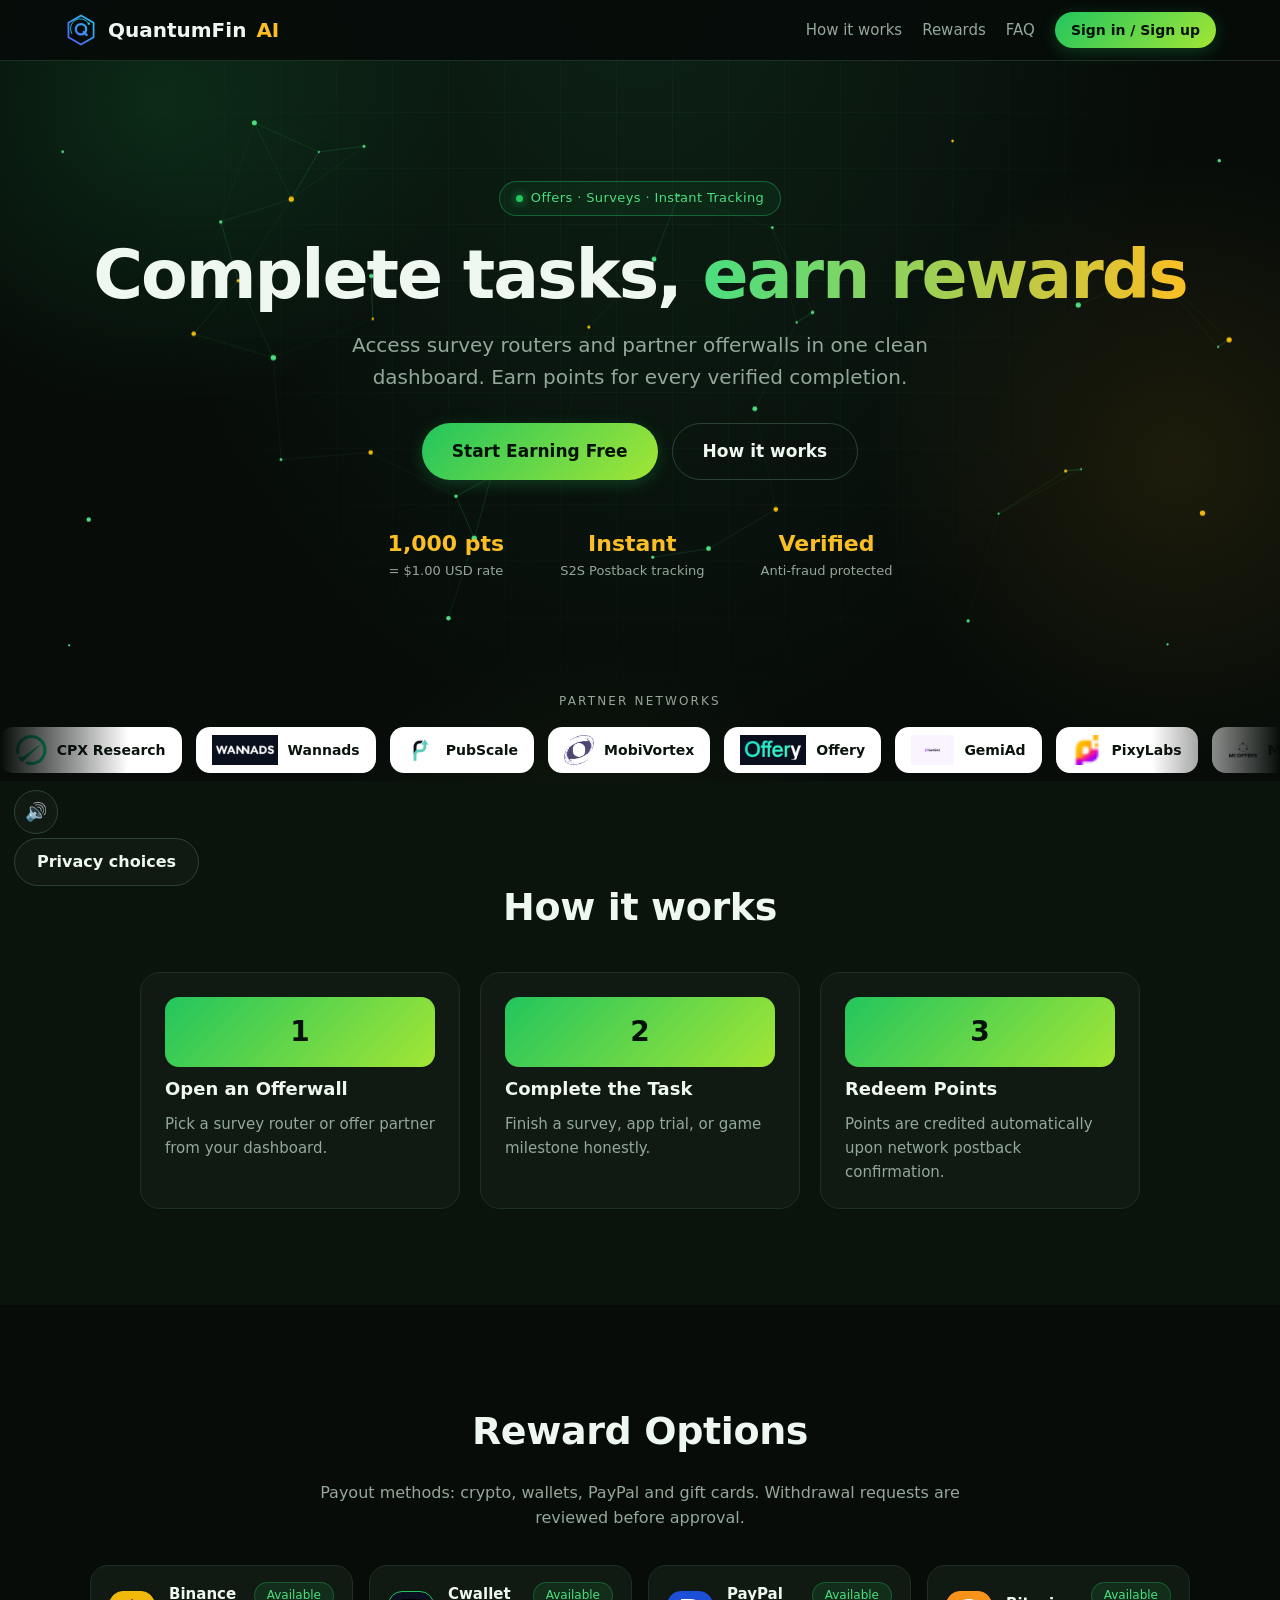
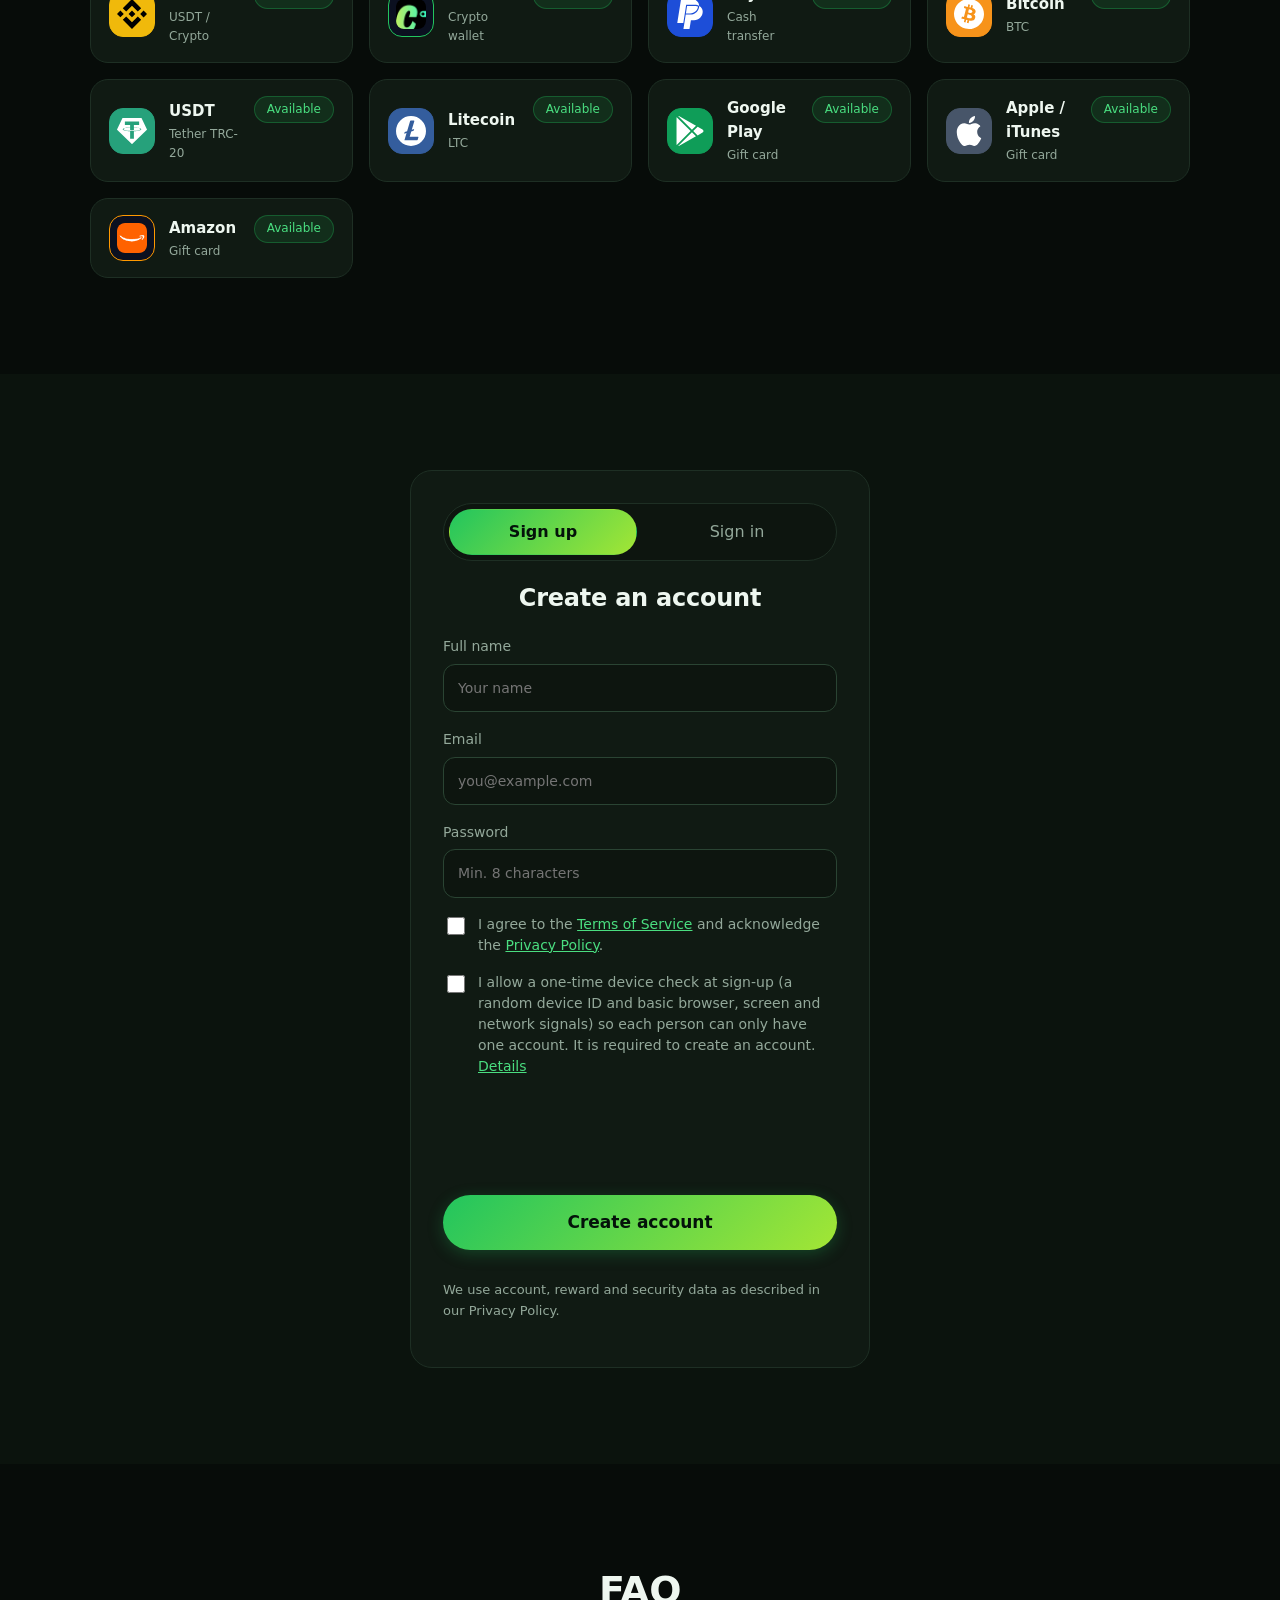
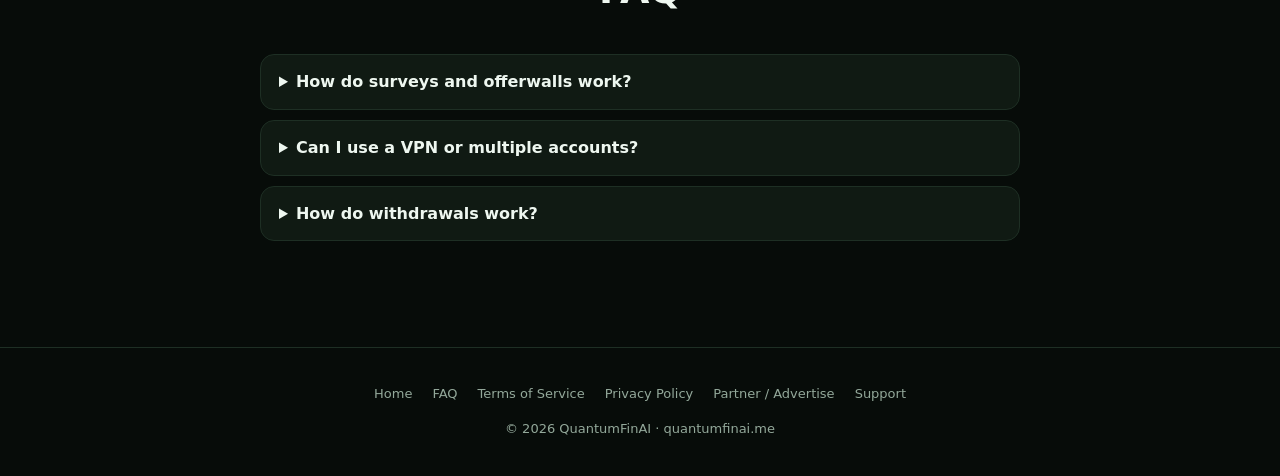
==== commit e46f1430: "Update index.html" ====
--- a/index.html
+++ b/index.html
@@ -129,7 +129,7 @@
 
     <!-- 1. EARN TAB (Offerwalls + Direct Tasks) -->
     <div class="dpane" id="d-earn">
-      <h3 class="sh">Offerwalls & Survey Partners</h3>
+      <h3 class="sh">Offerwalls & Survey Partners</h3><p class="note">Members receive 65% of partner rewards, rounded down to whole points. Partner walls may show gross estimates. Your activity ledger shows final credited points. Existing balances are unchanged.</p>
       <div class="wall-grid" id="wallgrid"></div>
 
       <div id="wall-viewer" class="wall-viewer" hidden>
@@ -302,4 +302,4 @@
 <script src="app.js?v=20261123wd2"></script>
 <script src="notify.js?v=20261016n2" defer></script>
 </body>
-            </html>
+</html>
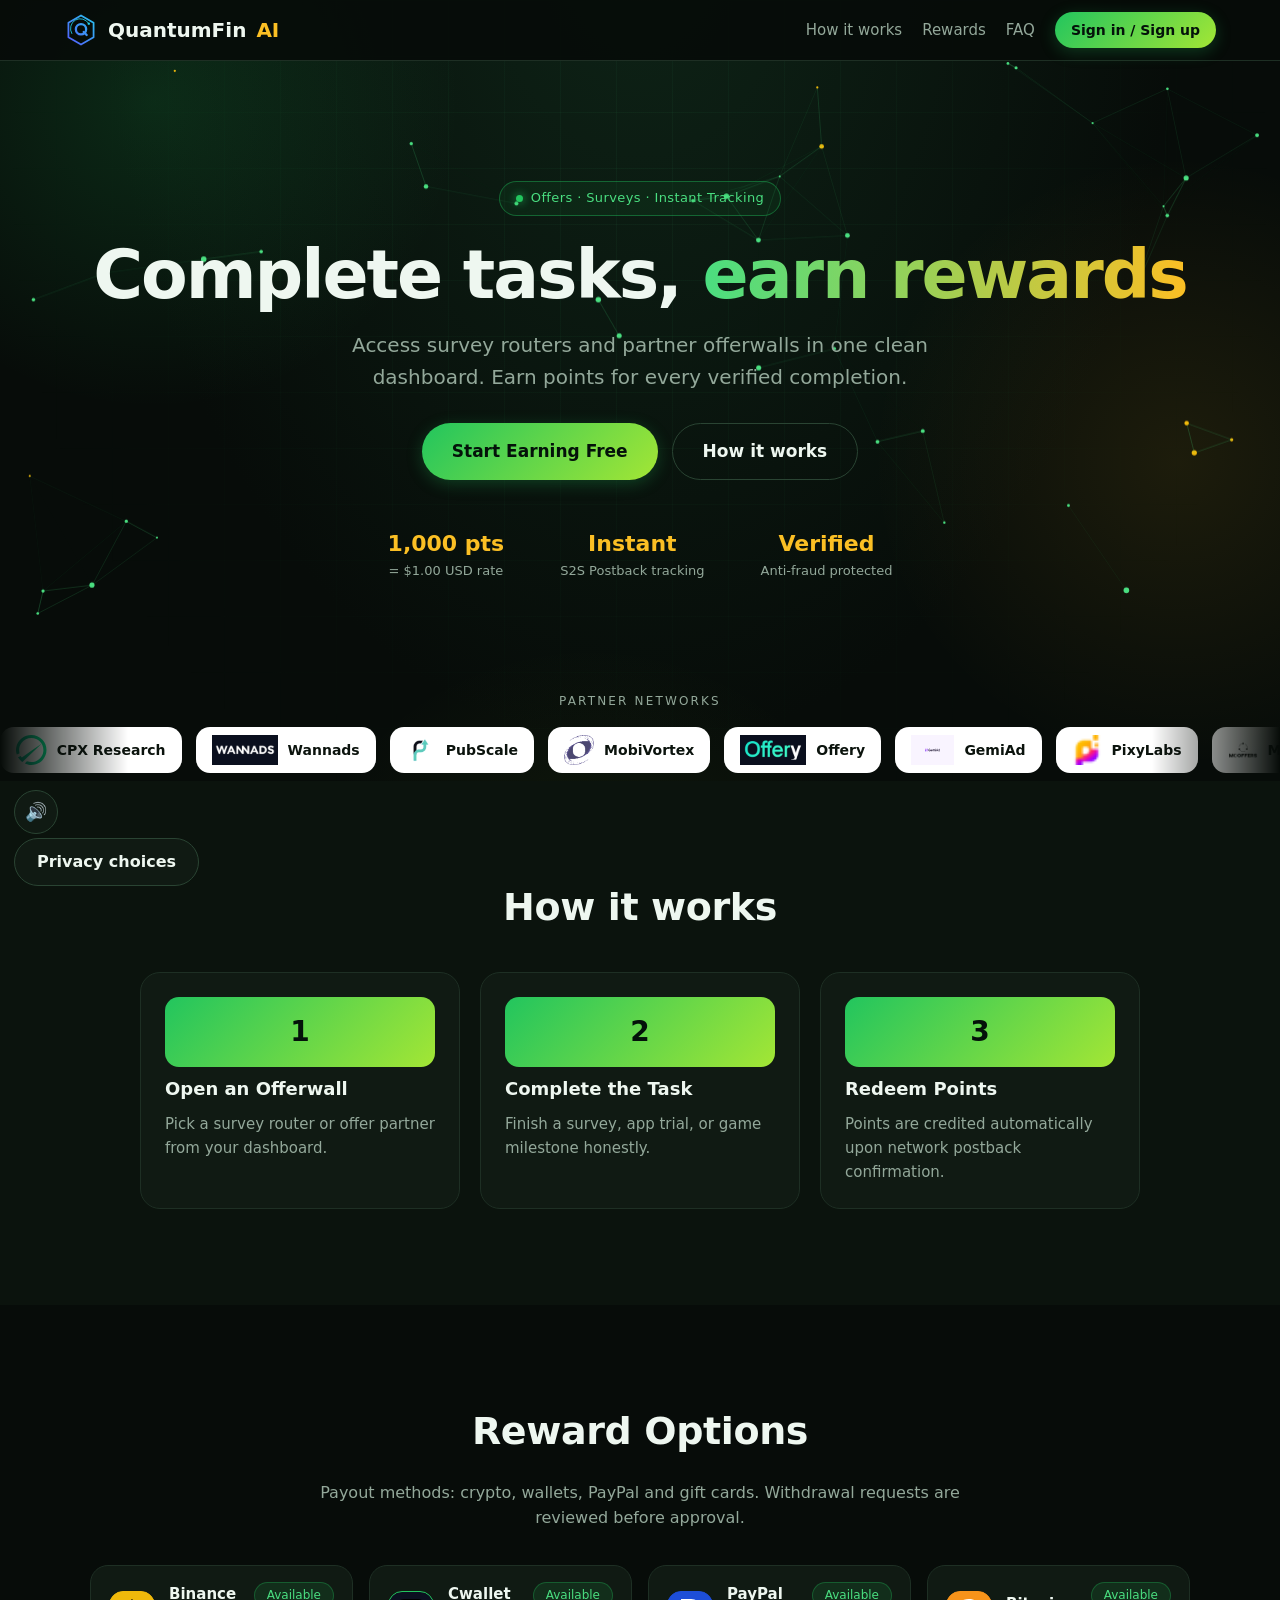
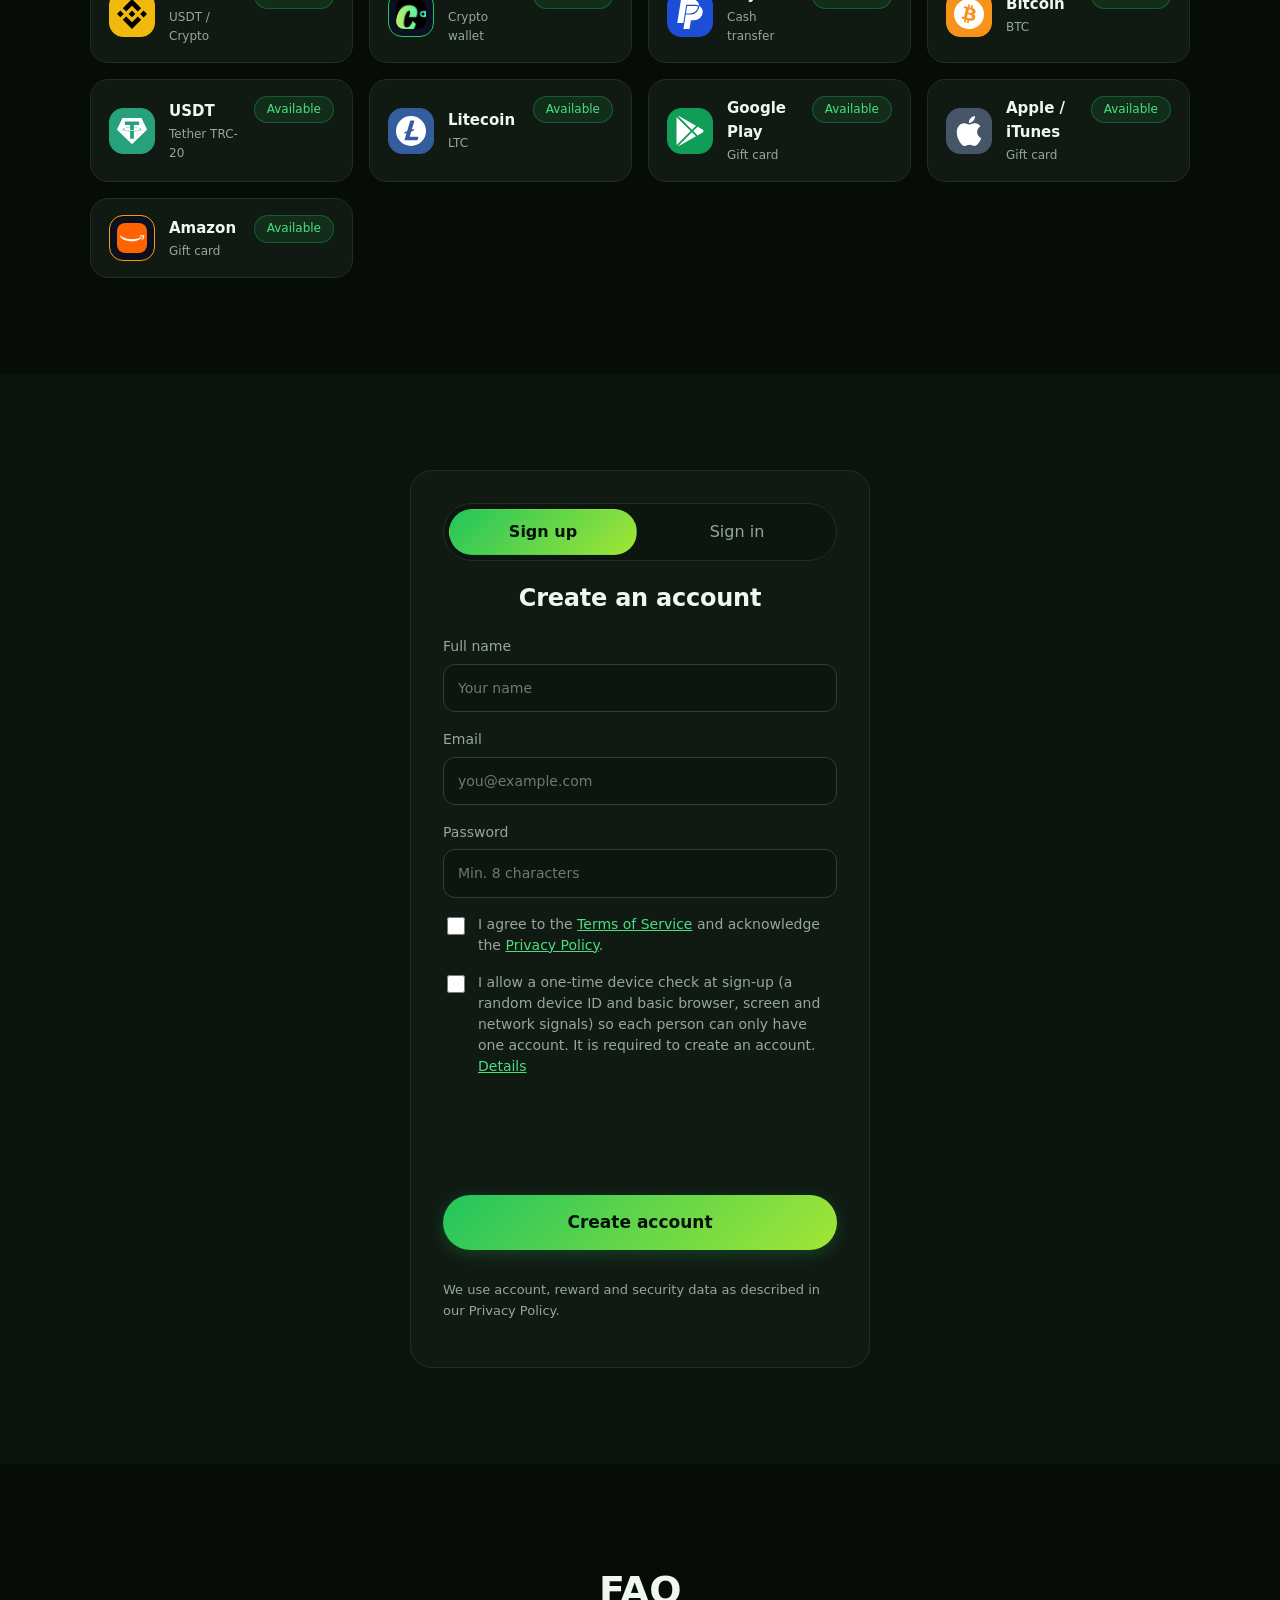
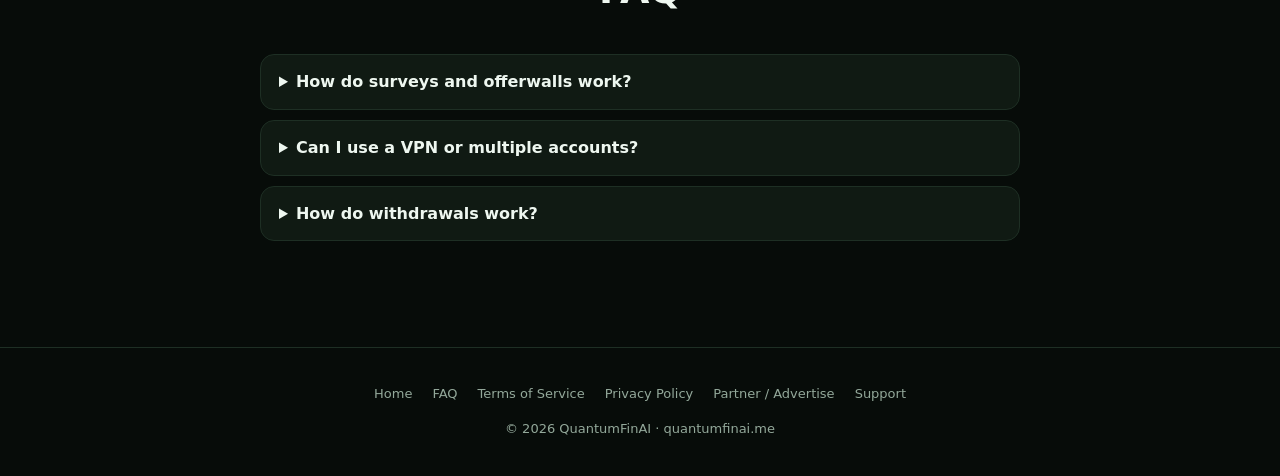
==== commit 1d529dfa: "Update index.html" ====
--- a/index.html
+++ b/index.html
@@ -299,7 +299,7 @@
 <button id="privacy-choices" class="privacy-fixed btn ghost" type="button">Privacy choices</button>
 <script src="fraud-guard.js?v=20261018a"></script>
 <script src="proxy-shield.js?v=20261018a"></script>
-<script src="app.js?v=20261123wd2"></script>
+<script src="app.js?v=20261123gift5"></script>
 <script src="notify.js?v=20261016n2" defer></script>
 </body>
 </html>
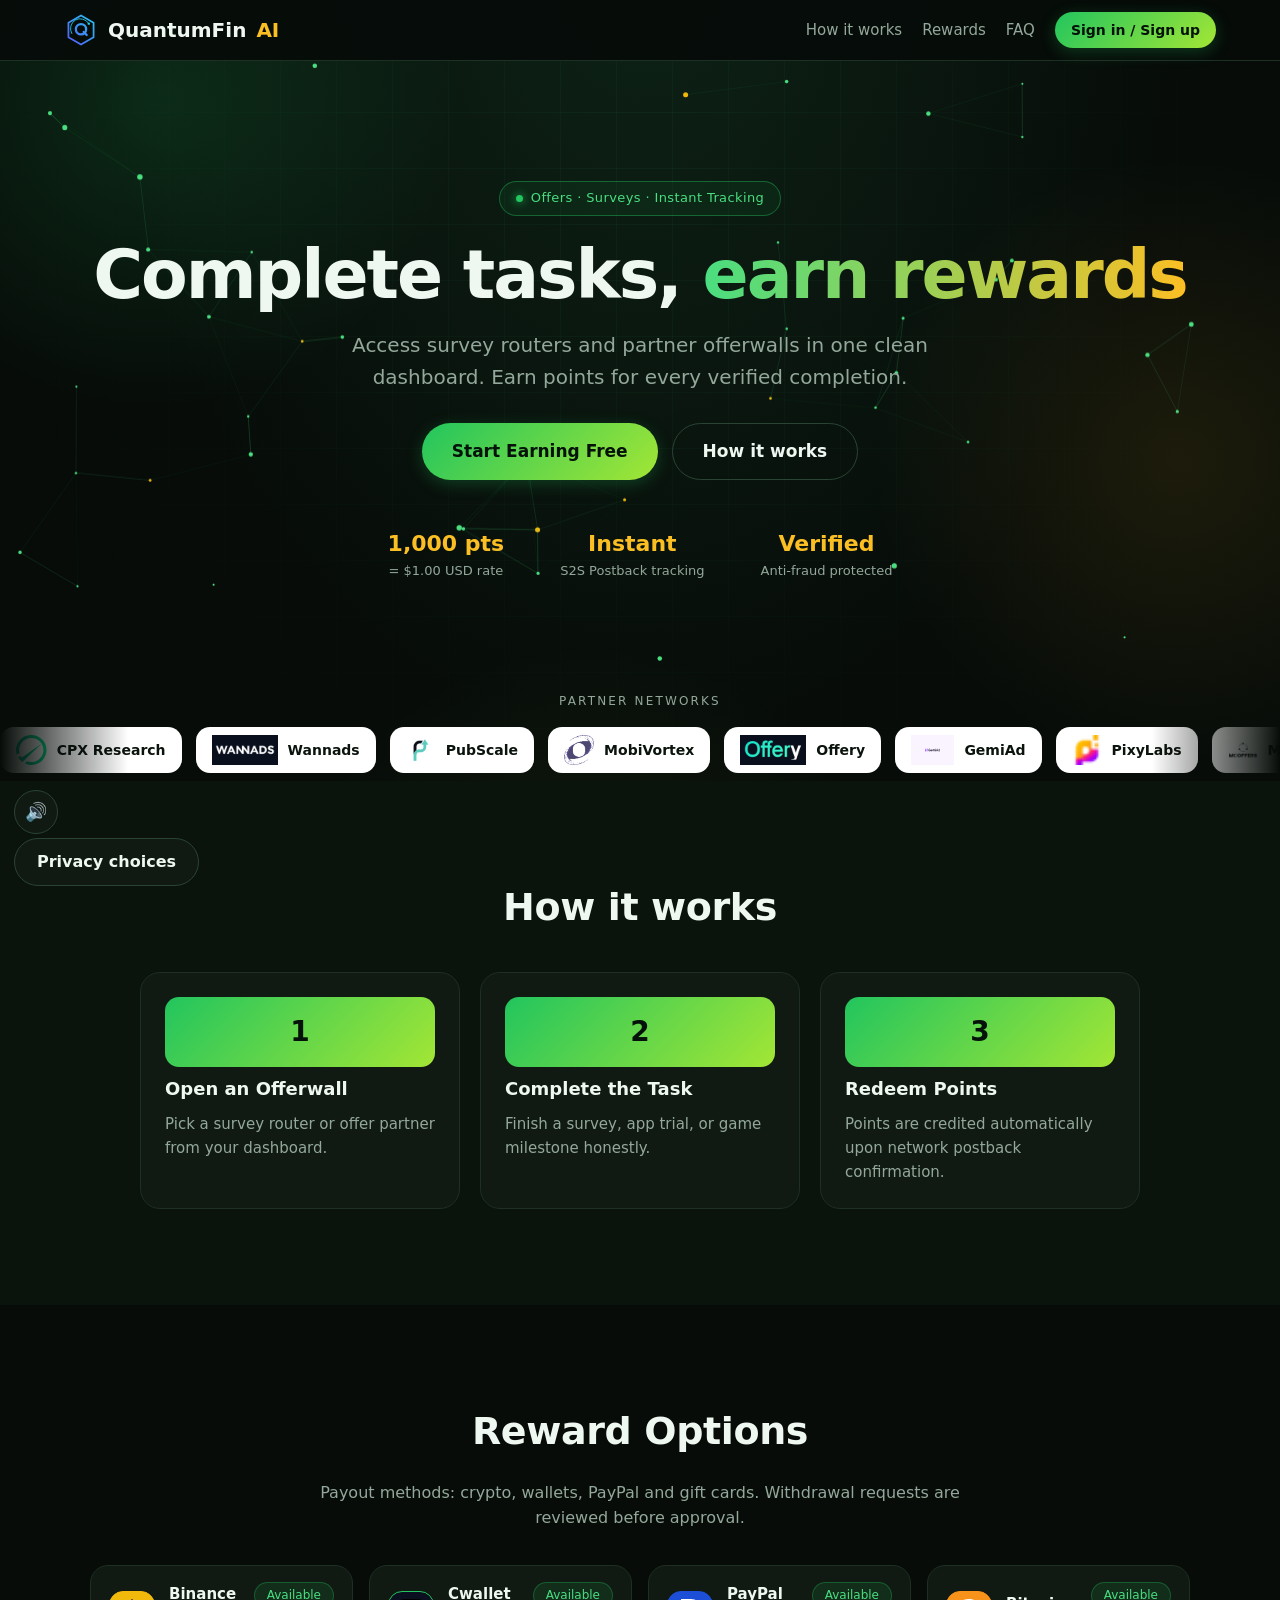
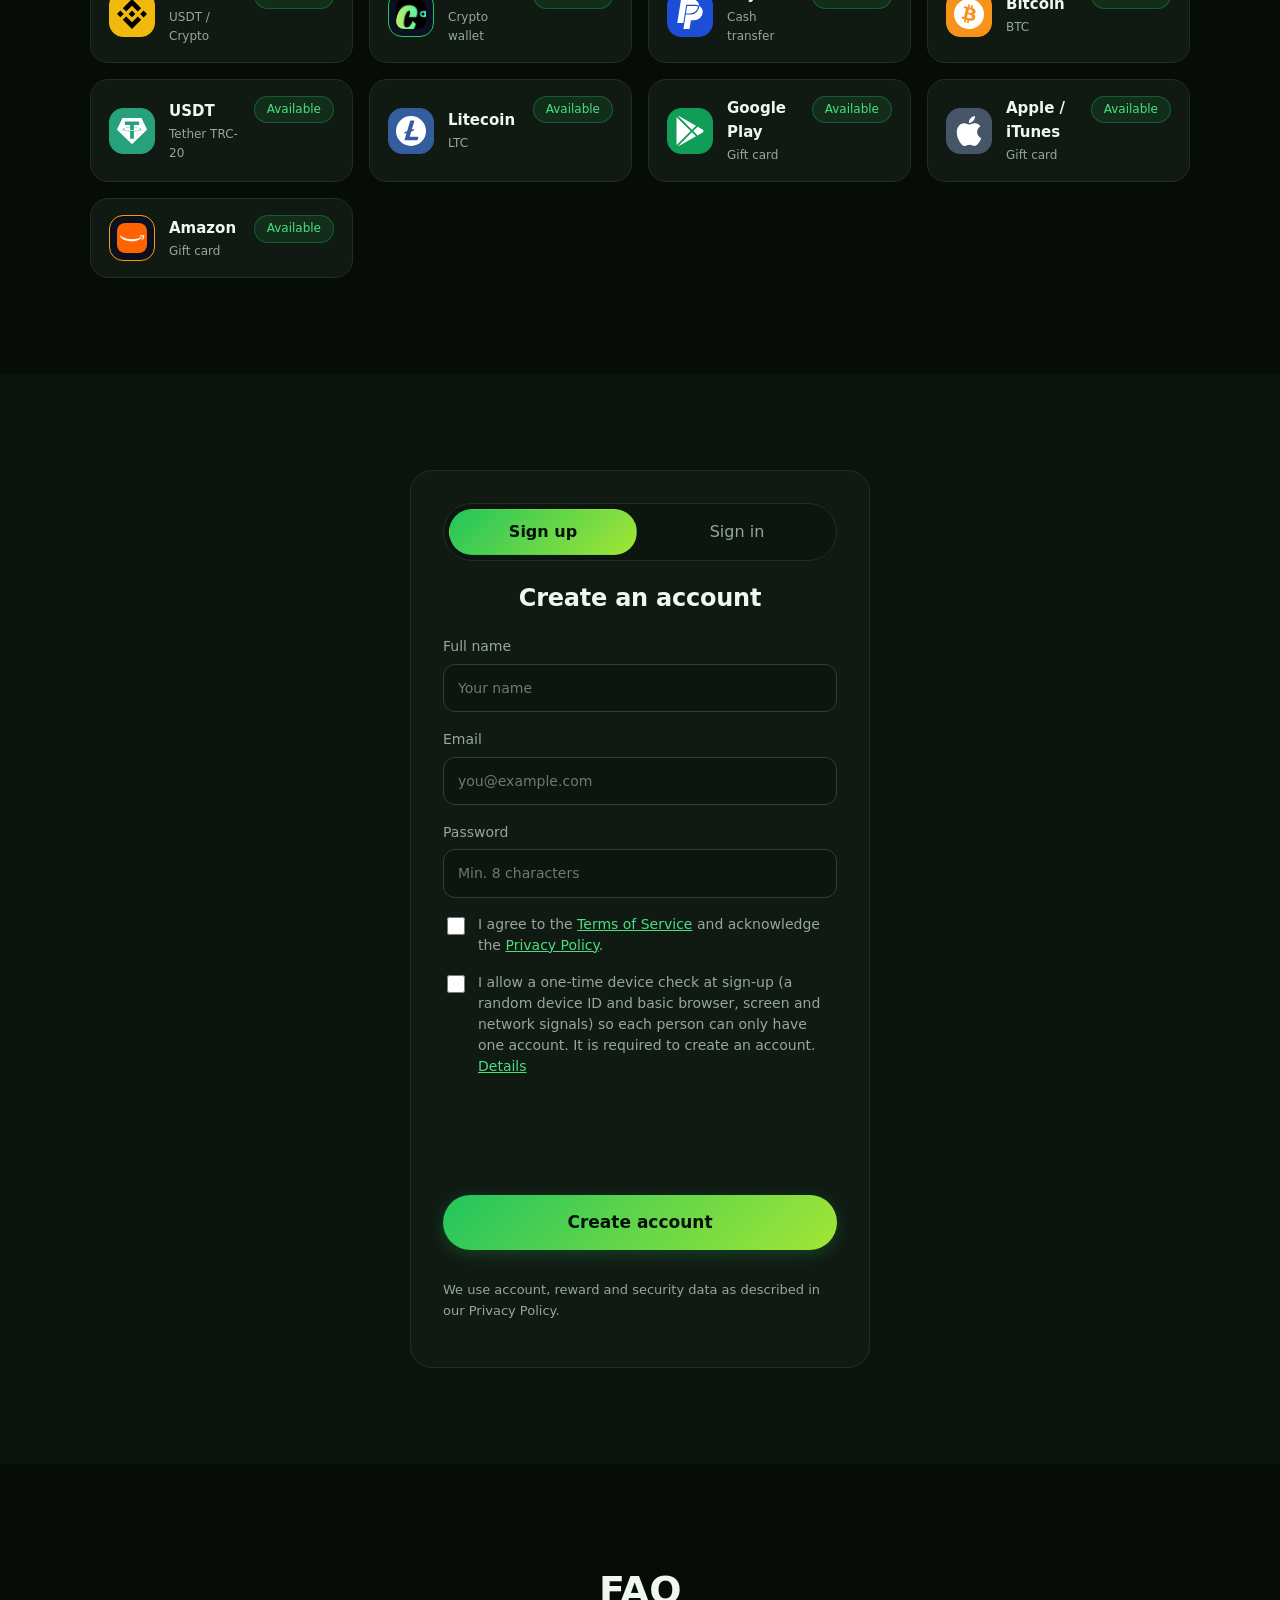
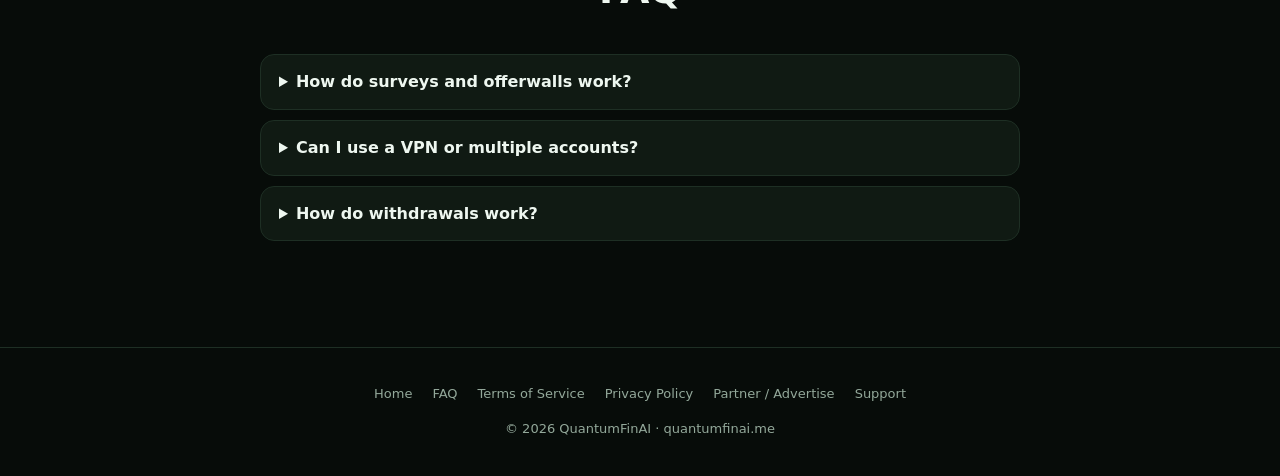
==== commit 0c68e851: "Update index.html" ====
--- a/index.html
+++ b/index.html
@@ -29,6 +29,7 @@
 <link rel="preconnect" href="https://challenges.cloudflare.com" crossorigin>
 <link rel="stylesheet" href="style.css?v=20261123wd2">
 <link rel="stylesheet" href="theme.css?v=20261123wd2">
+<link rel="stylesheet" href="enhancements.css?v=20261124e1">
 </head>
 <body>
 
@@ -299,7 +300,8 @@
 <button id="privacy-choices" class="privacy-fixed btn ghost" type="button">Privacy choices</button>
 <script src="fraud-guard.js?v=20261018a"></script>
 <script src="proxy-shield.js?v=20261018a"></script>
-<script src="app.js?v=20261123gift5"></script>
+<script src="app.js?v=20261124e1"></script>
+<script src="enhancements.js?v=20261124e1"></script>
 <script src="notify.js?v=20261016n2" defer></script>
 </body>
-</html>
+  </html>
--- a/enhancements.css
+++ b/enhancements.css
@@ -0,0 +1,614 @@
+/* ==========================================================================
+   QuantumFinAI Enhancements Stylesheet
+   Gamification, Welcome Prize Reel, Dual Currency, Live Feeds & 5-Step Flow
+   ========================================================================== */
+
+/* ---------- Dual Currency Toggle ---------- */
+.cur-switch {
+  display: inline-flex;
+  align-items: center;
+  background: var(--card2);
+  border: 1px solid var(--line2);
+  border-radius: 999px;
+  padding: 3px;
+  gap: 2px;
+}
+.cur-switch button {
+  border: 0;
+  background: transparent;
+  color: var(--mut);
+  font: inherit;
+  font-size: 12px;
+  font-weight: 700;
+  padding: 5px 11px;
+  border-radius: 999px;
+  cursor: pointer;
+  transition: background .2s, color .2s;
+}
+.cur-switch button.on {
+  background: linear-gradient(135deg, var(--a), var(--b));
+  color: #04120a;
+}
+
+/* ---------- Live Activity & Live Offers Tickers ---------- */
+.live-section {
+  padding: 28px 0;
+  border-top: 1px solid var(--line);
+  border-bottom: 1px solid var(--line);
+  background: rgba(11, 19, 13, 0.72);
+}
+.live-head {
+  display: flex;
+  align-items: center;
+  justify-content: space-between;
+  gap: 12px;
+  flex-wrap: wrap;
+  max-width: 1100px;
+  margin: 0 auto 14px;
+  padding: 0 5vw;
+}
+.live-title {
+  display: inline-flex;
+  align-items: center;
+  gap: 10px;
+  font-size: 14px;
+  font-weight: 700;
+  letter-spacing: .06em;
+  text-transform: uppercase;
+  color: var(--tx);
+}
+.live-dot {
+  width: 9px;
+  height: 9px;
+  border-radius: 50%;
+  background: var(--a);
+  box-shadow: 0 0 0 0 rgba(34, 197, 94, 0.7);
+  animation: livePulse 2s infinite;
+}
+@keyframes livePulse {
+  0%   { box-shadow: 0 0 0 0 rgba(34, 197, 94, 0.7); }
+  70%  { box-shadow: 0 0 0 10px rgba(34, 197, 94, 0); }
+  100% { box-shadow: 0 0 0 0 rgba(34, 197, 94, 0); }
+}
+.ticker-viewport {
+  overflow: hidden;
+  -webkit-mask-image: linear-gradient(90deg, transparent, #000 6%, #000 94%, transparent);
+  mask-image: linear-gradient(90deg, transparent, #000 6%, #000 94%, transparent);
+}
+.ticker-track {
+  display: flex;
+  gap: 12px;
+  width: max-content;
+  padding: 4px 0;
+  animation: tickerScroll var(--ticker-dur, 42s) linear infinite;
+}
+.ticker-viewport:hover .ticker-track {
+  animation-play-state: paused;
+}
+@keyframes tickerScroll {
+  from { transform: translateX(0); }
+  to   { transform: translateX(-50%); }
+}
+.ticker-item {
+  display: inline-flex;
+  align-items: center;
+  gap: 10px;
+  background: var(--card);
+  border: 1px solid var(--line2);
+  border-radius: 14px;
+  padding: 9px 14px;
+  font-size: 13px;
+  white-space: nowrap;
+  transition: border-color .2s, transform .2s;
+}
+.ticker-item:hover {
+  border-color: var(--a);
+  transform: translateY(-1px);
+}
+.ticker-amt {
+  font-weight: 800;
+  color: var(--c);
+  background: rgba(251, 191, 36, 0.12);
+  border: 1px solid rgba(251, 191, 36, 0.28);
+  padding: 2px 9px;
+  border-radius: 999px;
+  font-size: 12px;
+}
+.ticker-time {
+  color: var(--mut);
+  font-size: 12px;
+}
+.ticker-empty {
+  max-width: 1100px;
+  margin: 0 auto;
+  padding: 0 5vw;
+  color: var(--mut);
+  font-size: 13px;
+}
+
+/* ---------- Live Offers Statistics Grid ---------- */
+.offer-stats-grid {
+  display: grid;
+  grid-template-columns: repeat(auto-fit, minmax(210px, 1fr));
+  gap: 16px;
+  max-width: 1100px;
+  margin: 24px auto 0;
+}
+.popular-offers-grid {
+  display: grid;
+  grid-template-columns: repeat(auto-fill, minmax(250px, 1fr));
+  gap: 14px;
+  max-width: 1100px;
+  margin: 18px auto 0;
+}
+
+/* ---------- 5-Step Registration Wizard ---------- */
+.reg-wizard {
+  max-width: 560px;
+  margin: 0 auto;
+}
+.reg-steps {
+  display: grid;
+  grid-template-columns: repeat(5, 1fr);
+  gap: 6px;
+  margin-bottom: 22px;
+}
+.reg-step {
+  display: flex;
+  flex-direction: column;
+  align-items: center;
+  gap: 6px;
+  font-size: 11px;
+  color: var(--mut);
+  text-align: center;
+}
+.reg-step i {
+  width: 28px;
+  height: 28px;
+  border-radius: 50%;
+  font-style: normal;
+  font-weight: 800;
+  font-size: 12px;
+  display: grid;
+  place-items: center;
+  background: var(--card2);
+  border: 1px solid var(--line2);
+  color: var(--mut);
+  transition: all .25s;
+}
+.reg-step.active i {
+  background: linear-gradient(135deg, var(--a), var(--b));
+  color: #04120a;
+  border-color: var(--a);
+  box-shadow: 0 0 14px rgba(34, 197, 94, 0.35);
+}
+.reg-step.done i {
+  background: rgba(34, 197, 94, 0.2);
+  color: #4ade80;
+  border-color: var(--a);
+}
+.reg-step.active {
+  color: var(--tx);
+  font-weight: 600;
+}
+.reg-welcome-card {
+  text-align: center;
+  display: flex;
+  flex-direction: column;
+  gap: 14px;
+}
+.reg-bonus-pill {
+  display: inline-flex;
+  align-items: center;
+  justify-content: center;
+  gap: 8px;
+  align-self: center;
+  padding: 7px 16px;
+  border-radius: 999px;
+  font-size: 13px;
+  font-weight: 700;
+  color: #fde68a;
+  background: linear-gradient(135deg, rgba(251, 191, 36, 0.16), rgba(34, 197, 94, 0.14));
+  border: 1px solid rgba(251, 191, 36, 0.4);
+}
+.reg-highlights {
+  display: grid;
+  grid-template-columns: repeat(3, 1fr);
+  gap: 10px;
+  text-align: left;
+  margin: 6px 0;
+}
+.reg-hl {
+  background: var(--card2);
+  border: 1px solid var(--line);
+  border-radius: 14px;
+  padding: 12px;
+  font-size: 12px;
+}
+.reg-hl b {
+  display: block;
+  color: var(--tx);
+  margin-bottom: 3px;
+  font-size: 13px;
+}
+.reg-hl span {
+  color: var(--mut);
+}
+.verify-stage {
+  text-align: center;
+  display: flex;
+  flex-direction: column;
+  align-items: center;
+  gap: 14px;
+  padding: 12px 0;
+}
+.verify-icon {
+  width: 68px;
+  height: 68px;
+  border-radius: 20px;
+  display: grid;
+  place-items: center;
+  font-size: 30px;
+  background: linear-gradient(135deg, rgba(34, 197, 94, 0.2), rgba(251, 191, 36, 0.15));
+  border: 1px solid rgba(34, 197, 94, 0.45);
+}
+
+/* ---------- Interactive Welcome Reward Prize Machine ---------- */
+#welcome-reward-modal {
+  width: min(680px, 95vw);
+  max-height: 92dvh;
+  overflow-y: auto;
+  padding: 28px 24px;
+  background: radial-gradient(circle at 50% -20%, #142c1d, var(--card) 58%);
+  border: 1px solid rgba(34, 197, 94, 0.55);
+  box-shadow: 0 28px 70px rgba(0, 0, 0, 0.78), 0 0 40px rgba(34, 197, 94, 0.18);
+  text-align: center;
+}
+.reel-stage {
+  position: relative;
+  margin: 22px 0 18px;
+  padding: 16px 0;
+  border-radius: 18px;
+  background: #060b08;
+  border: 1px solid var(--line2);
+  overflow: hidden;
+  box-shadow: inset 0 0 28px rgba(0, 0, 0, 0.75);
+}
+.reel-stage::before,
+.reel-stage::after {
+  content: "";
+  position: absolute;
+  top: 0;
+  bottom: 0;
+  width: 64px;
+  z-index: 3;
+  pointer-events: none;
+}
+.reel-stage::before {
+  left: 0;
+  background: linear-gradient(90deg, #060b08, transparent);
+}
+.reel-stage::after {
+  right: 0;
+  background: linear-gradient(270deg, #060b08, transparent);
+}
+.reel-pointer {
+  position: absolute;
+  top: 0;
+  bottom: 0;
+  left: 50%;
+  width: 3px;
+  transform: translateX(-50%);
+  background: linear-gradient(180deg, var(--c), var(--a), var(--c));
+  z-index: 4;
+  box-shadow: 0 0 14px rgba(251, 191, 36, 0.85);
+}
+.reel-pointer::before,
+.reel-pointer::after {
+  content: "";
+  position: absolute;
+  left: 50%;
+  transform: translateX(-50%);
+  border-left: 8px solid transparent;
+  border-right: 8px solid transparent;
+}
+.reel-pointer::before {
+  top: 0;
+  border-top: 10px solid var(--c);
+}
+.reel-pointer::after {
+  bottom: 0;
+  border-bottom: 10px solid var(--c);
+}
+.reel-track {
+  display: flex;
+  gap: 10px;
+  will-change: transform;
+  padding-left: 50%;
+}
+.reel-tile {
+  flex: 0 0 116px;
+  height: 112px;
+  border-radius: 14px;
+  background: var(--card);
+  border: 1px solid var(--line2);
+  display: flex;
+  flex-direction: column;
+  align-items: center;
+  justify-content: center;
+  gap: 4px;
+  user-select: none;
+}
+.reel-tile.tier-low  { border-color: #27372d; }
+.reel-tile.tier-mid  { border-color: rgba(34, 197, 94, 0.5); background: linear-gradient(180deg, #102418, #0c1710); }
+.reel-tile.tier-high { border-color: rgba(251, 191, 36, 0.65); background: linear-gradient(180deg, #271f09, #131107); }
+.reel-tile.tier-rare {
+  border-color: #fbbf24;
+  background: linear-gradient(135deg, #3b2a06, #142c1a);
+  box-shadow: inset 0 0 18px rgba(251, 191, 36, 0.25);
+}
+.reel-tile.winner {
+  border-color: var(--c);
+  box-shadow: 0 0 24px rgba(251, 191, 36, 0.55);
+  transform: scale(1.04);
+}
+.reel-tile b {
+  font-size: 20px;
+  color: var(--tx);
+}
+.reel-tile.tier-rare b { color: #fde68a; }
+.reel-tile small {
+  font-size: 11px;
+  color: var(--mut);
+}
+.reel-result {
+  margin: 14px 0 8px;
+  padding: 16px;
+  border-radius: 16px;
+  background: rgba(34, 197, 94, 0.08);
+  border: 1px solid rgba(34, 197, 94, 0.35);
+  animation: pop .4s both;
+}
+.reel-result h3 {
+  margin: 0 0 6px;
+  font-size: 22px;
+  color: #fde68a;
+}
+.odds-box {
+  margin-top: 18px;
+  text-align: left;
+  background: var(--card2);
+  border: 1px solid var(--line);
+  border-radius: 14px;
+  padding: 12px 14px;
+}
+.odds-box summary {
+  cursor: pointer;
+  font-size: 13px;
+  font-weight: 600;
+  color: var(--mut);
+}
+.odds-table {
+  width: 100%;
+  border-collapse: collapse;
+  margin-top: 10px;
+  font-size: 13px;
+}
+.odds-table th,
+.odds-table td {
+  padding: 6px 8px;
+  border-top: 1px solid var(--line);
+  text-align: left;
+}
+.odds-table th {
+  color: var(--mut);
+  font-weight: 600;
+  border-top: 0;
+}
+
+/* ---------- Modern Fintech Dashboard Additions ---------- */
+.dash-welcome-strip {
+  max-width: 1100px;
+  margin: 0 auto 18px;
+  background: linear-gradient(135deg, rgba(16, 26, 19, 0.96), rgba(14, 34, 21, 0.92));
+  border: 1px solid var(--line2);
+  border-radius: 20px;
+  padding: 18px 22px;
+  display: flex;
+  justify-content: space-between;
+  align-items: center;
+  gap: 16px;
+  flex-wrap: wrap;
+}
+.level-pill {
+  display: inline-flex;
+  align-items: center;
+  gap: 8px;
+  padding: 5px 12px;
+  border-radius: 999px;
+  font-size: 12px;
+  font-weight: 700;
+  background: rgba(255, 255, 255, 0.06);
+  border: 1px solid var(--line2);
+}
+.quick-actions {
+  max-width: 1100px;
+  margin: 0 auto 22px;
+  display: flex;
+  gap: 10px;
+  flex-wrap: wrap;
+}
+.qa-btn {
+  flex: 1 1 140px;
+  display: inline-flex;
+  align-items: center;
+  justify-content: center;
+  gap: 8px;
+  padding: 11px 16px;
+  border-radius: 14px;
+  border: 1px solid var(--line2);
+  background: var(--card);
+  color: var(--tx);
+  font: inherit;
+  font-size: 14px;
+  font-weight: 600;
+  cursor: pointer;
+  transition: transform .15s, border-color .2s, background .2s;
+}
+.qa-btn:hover {
+  transform: translateY(-2px);
+  border-color: var(--a);
+  background: #132217;
+}
+.qa-btn.primary {
+  background: linear-gradient(135deg, var(--a), var(--b));
+  color: #04120a;
+  border-color: transparent;
+}
+
+/* ---------- Gamification: Check-in Calendar, Progress Bars, Achievements ---------- */
+.gami-grid {
+  display: grid;
+  grid-template-columns: repeat(auto-fit, minmax(300px, 1fr));
+  gap: 18px;
+  margin-bottom: 24px;
+}
+.checkin-days {
+  display: grid;
+  grid-template-columns: repeat(7, 1fr);
+  gap: 8px;
+  margin: 14px 0;
+}
+.cday {
+  background: var(--card2);
+  border: 1px solid var(--line);
+  border-radius: 12px;
+  padding: 10px 4px;
+  text-align: center;
+  font-size: 11px;
+  color: var(--mut);
+  display: flex;
+  flex-direction: column;
+  gap: 4px;
+}
+.cday b { font-size: 13px; color: var(--tx); }
+.cday.done {
+  background: rgba(34, 197, 94, 0.14);
+  border-color: var(--a);
+  color: #86efac;
+}
+.cday.today {
+  border-color: var(--c);
+  box-shadow: 0 0 12px rgba(251, 191, 36, 0.25);
+}
+.cday.milestone {
+  background: linear-gradient(180deg, rgba(251, 191, 36, 0.16), var(--card2));
+  border-color: rgba(251, 191, 36, 0.55);
+}
+.ach-grid {
+  display: grid;
+  grid-template-columns: repeat(auto-fill, minmax(240px, 1fr));
+  gap: 14px;
+}
+.ach-card {
+  background: var(--card);
+  border: 1px solid var(--line);
+  border-radius: 16px;
+  padding: 16px;
+  display: flex;
+  gap: 12px;
+  align-items: flex-start;
+  opacity: 0.72;
+}
+.ach-card.unlocked {
+  opacity: 1;
+  border-color: rgba(34, 197, 94, 0.5);
+  background: linear-gradient(135deg, var(--card), rgba(34, 197, 94, 0.06));
+}
+.ach-ico {
+  width: 42px;
+  height: 42px;
+  border-radius: 12px;
+  background: var(--card2);
+  border: 1px solid var(--line2);
+  display: grid;
+  place-items: center;
+  font-size: 20px;
+  flex-shrink: 0;
+}
+.prog-label {
+  display: flex;
+  justify-content: space-between;
+  font-size: 13px;
+  color: var(--mut);
+  margin-top: 8px;
+}
+.prog-label b { color: var(--tx); }
+
+/* ---------- Referral Panel ---------- */
+.ref-box {
+  display: flex;
+  gap: 10px;
+  align-items: center;
+  background: var(--card2);
+  border: 1px solid var(--line2);
+  border-radius: 14px;
+  padding: 10px 14px;
+  margin: 14px 0;
+}
+.ref-box input {
+  flex: 1;
+  border: 0;
+  background: transparent;
+  padding: 4px;
+  color: #4ade80;
+  font-family: ui-monospace, monospace;
+  font-size: 13px;
+}
+
+/* ---------- Admin Analytics & Configurator ---------- */
+.admin-kpis {
+  display: grid;
+  grid-template-columns: repeat(auto-fit, minmax(175px, 1fr));
+  gap: 12px;
+  margin-bottom: 22px;
+}
+.tier-editor-table {
+  width: 100%;
+  border-collapse: collapse;
+  font-size: 13px;
+}
+.tier-editor-table th,
+.tier-editor-table td {
+  padding: 8px 6px;
+  border-bottom: 1px solid var(--line);
+  text-align: left;
+}
+.tier-editor-table input[type="text"],
+.tier-editor-table input[type="number"] {
+  width: 100%;
+  min-width: 72px;
+  padding: 7px 10px;
+  font-size: 13px;
+}
+.ledger-filters {
+  display: flex;
+  gap: 8px;
+  flex-wrap: wrap;
+  margin-bottom: 14px;
+}
+
+/* ---------- Mobile & Reduced Motion ---------- */
+@media (max-width: 680px) {
+  .reg-highlights { grid-template-columns: 1fr; }
+  .reg-step span { display: none; }
+  .checkin-days { gap: 4px; }
+  .cday { padding: 8px 2px; font-size: 10px; }
+  .reel-tile { flex: 0 0 98px; height: 96px; }
+  .ref-box { flex-direction: column; align-items: stretch; }
+}
+@media (prefers-reduced-motion: reduce) {
+  .live-dot,
+  .ticker-track { animation: none !important; }
+  .ticker-viewport { overflow-x: auto; -webkit-mask-image: none; mask-image: none; }
+}
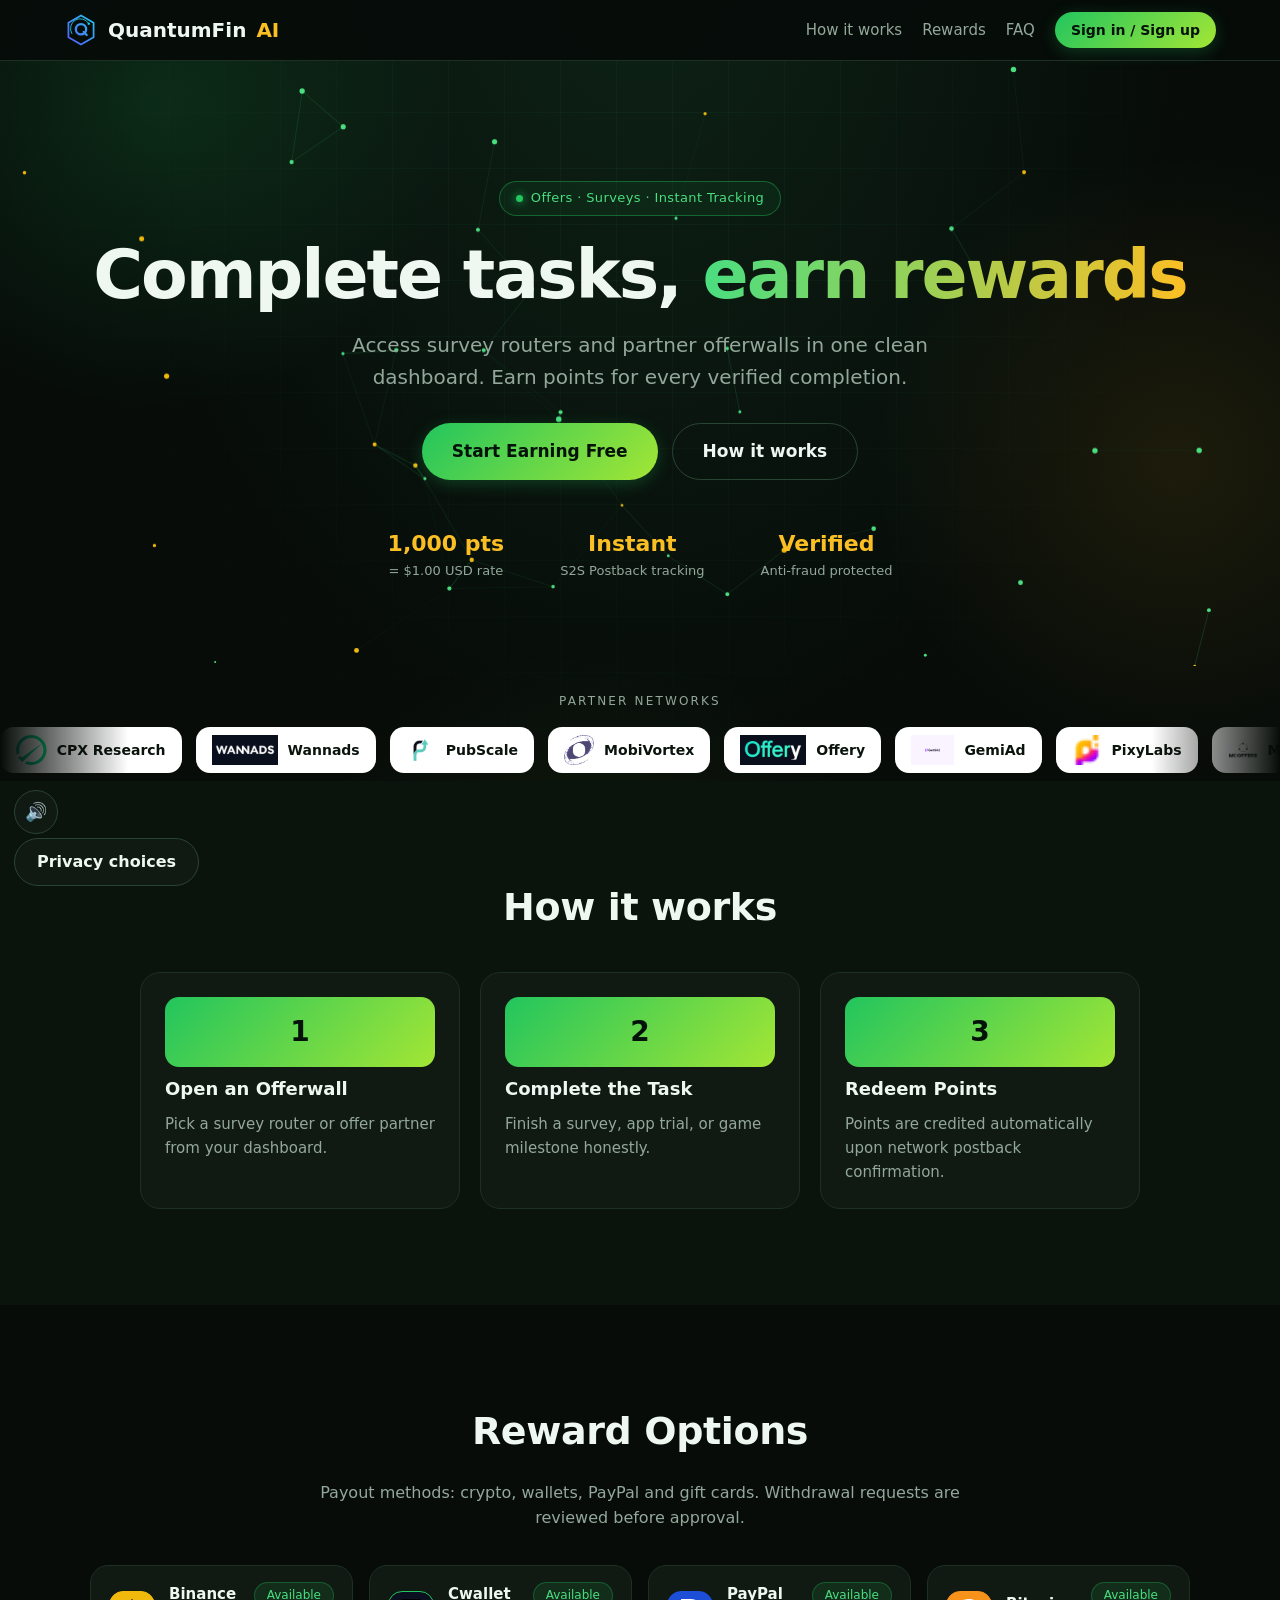
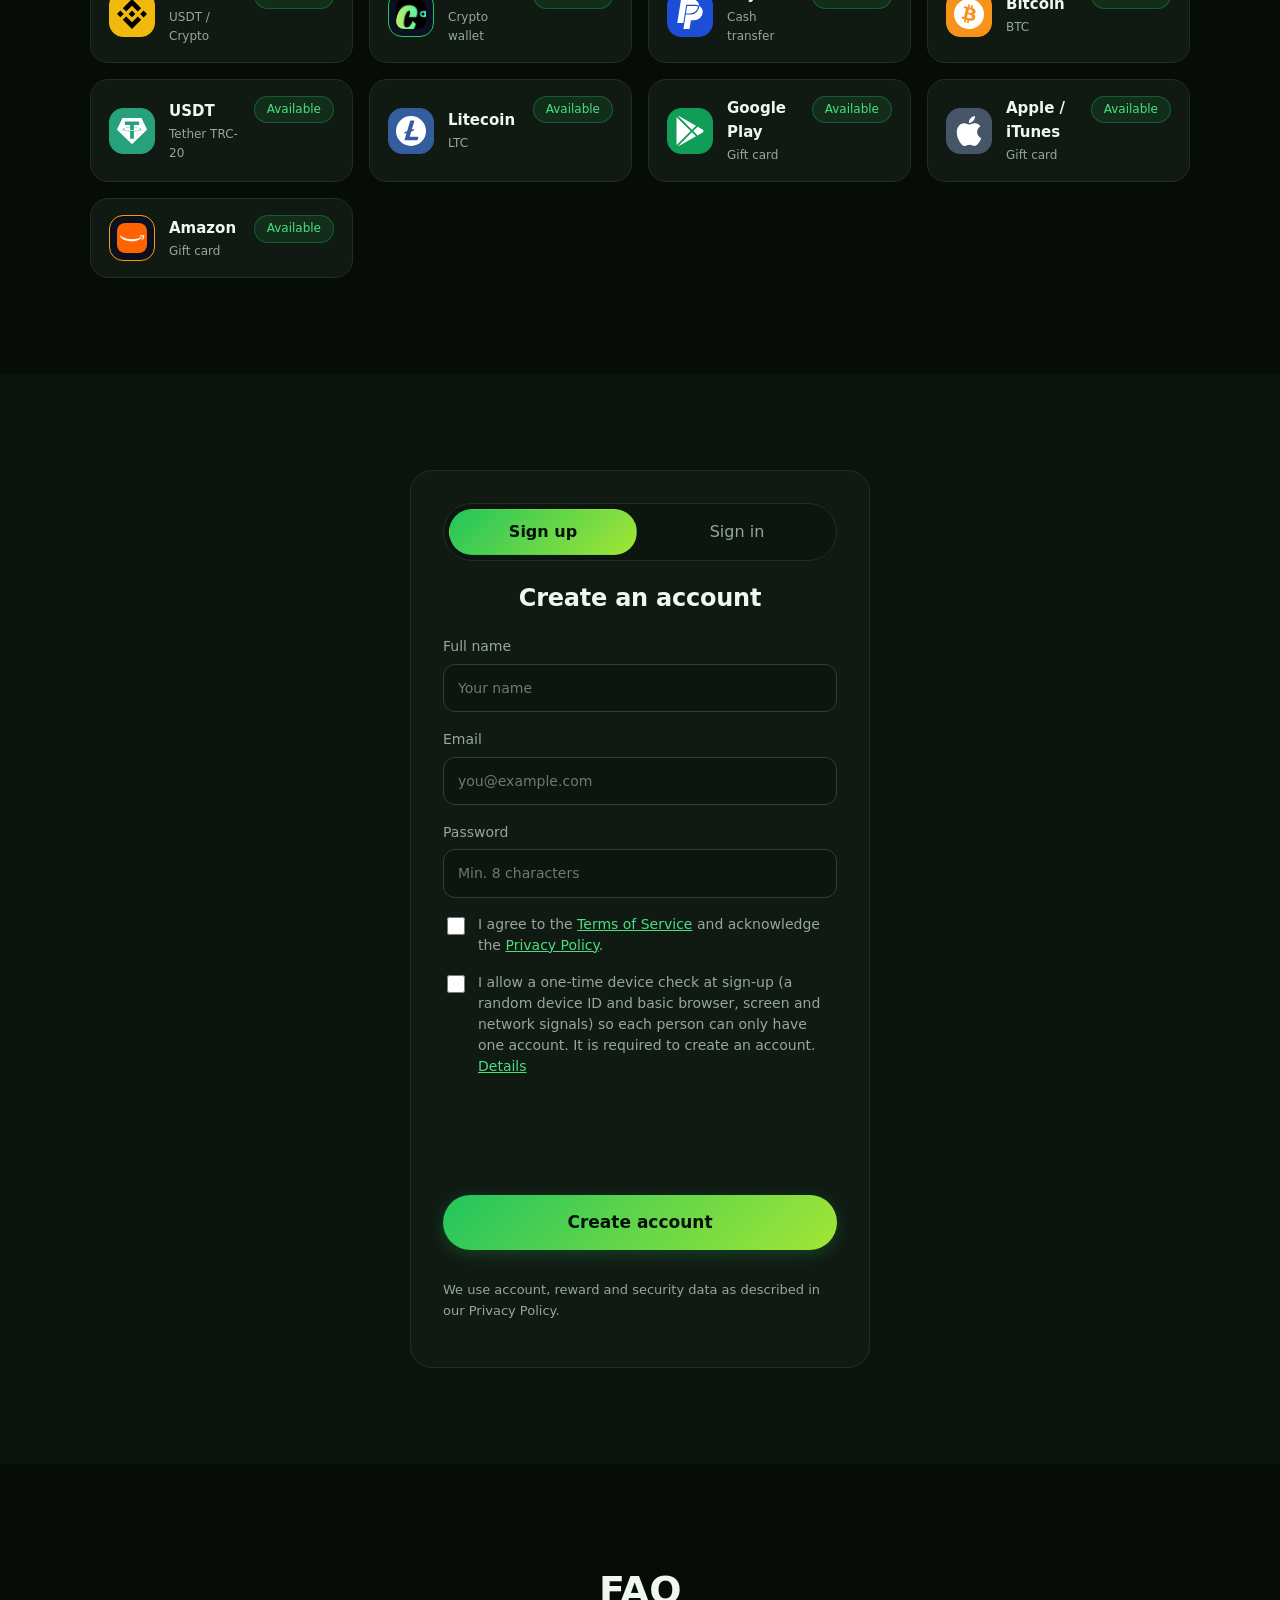
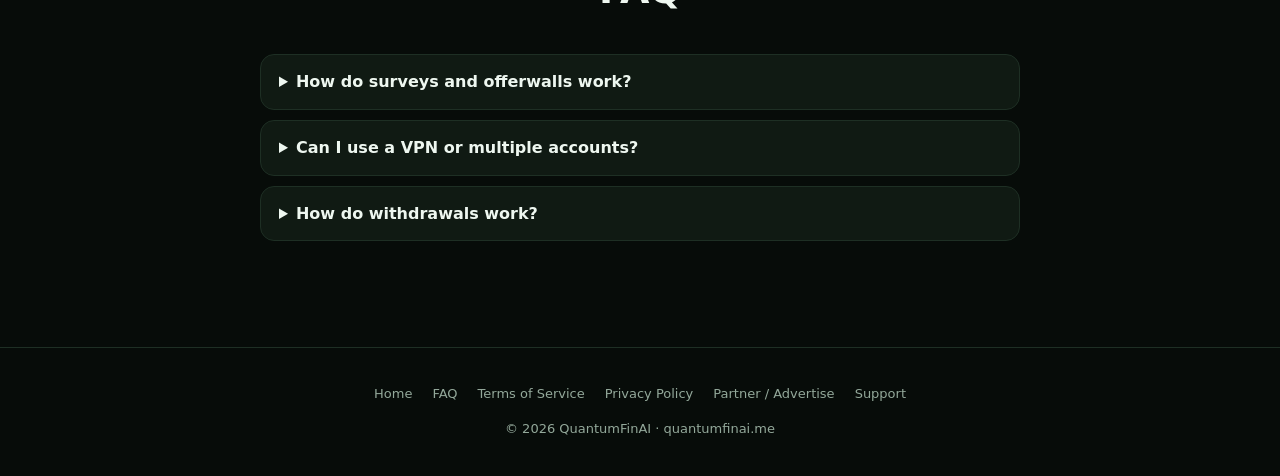
==== commit 5d9fc456: "Update index.html" ====
--- a/index.html
+++ b/index.html
@@ -301,7 +301,7 @@
 <script src="fraud-guard.js?v=20261018a"></script>
 <script src="proxy-shield.js?v=20261018a"></script>
 <script src="app.js?v=20261124e1"></script>
-<script src="enhancements.js?v=20261124e1"></script>
+<script src="enhancements.js?v=20261124e2"></script>
 <script src="notify.js?v=20261016n2" defer></script>
 </body>
-  </html>
+</html>
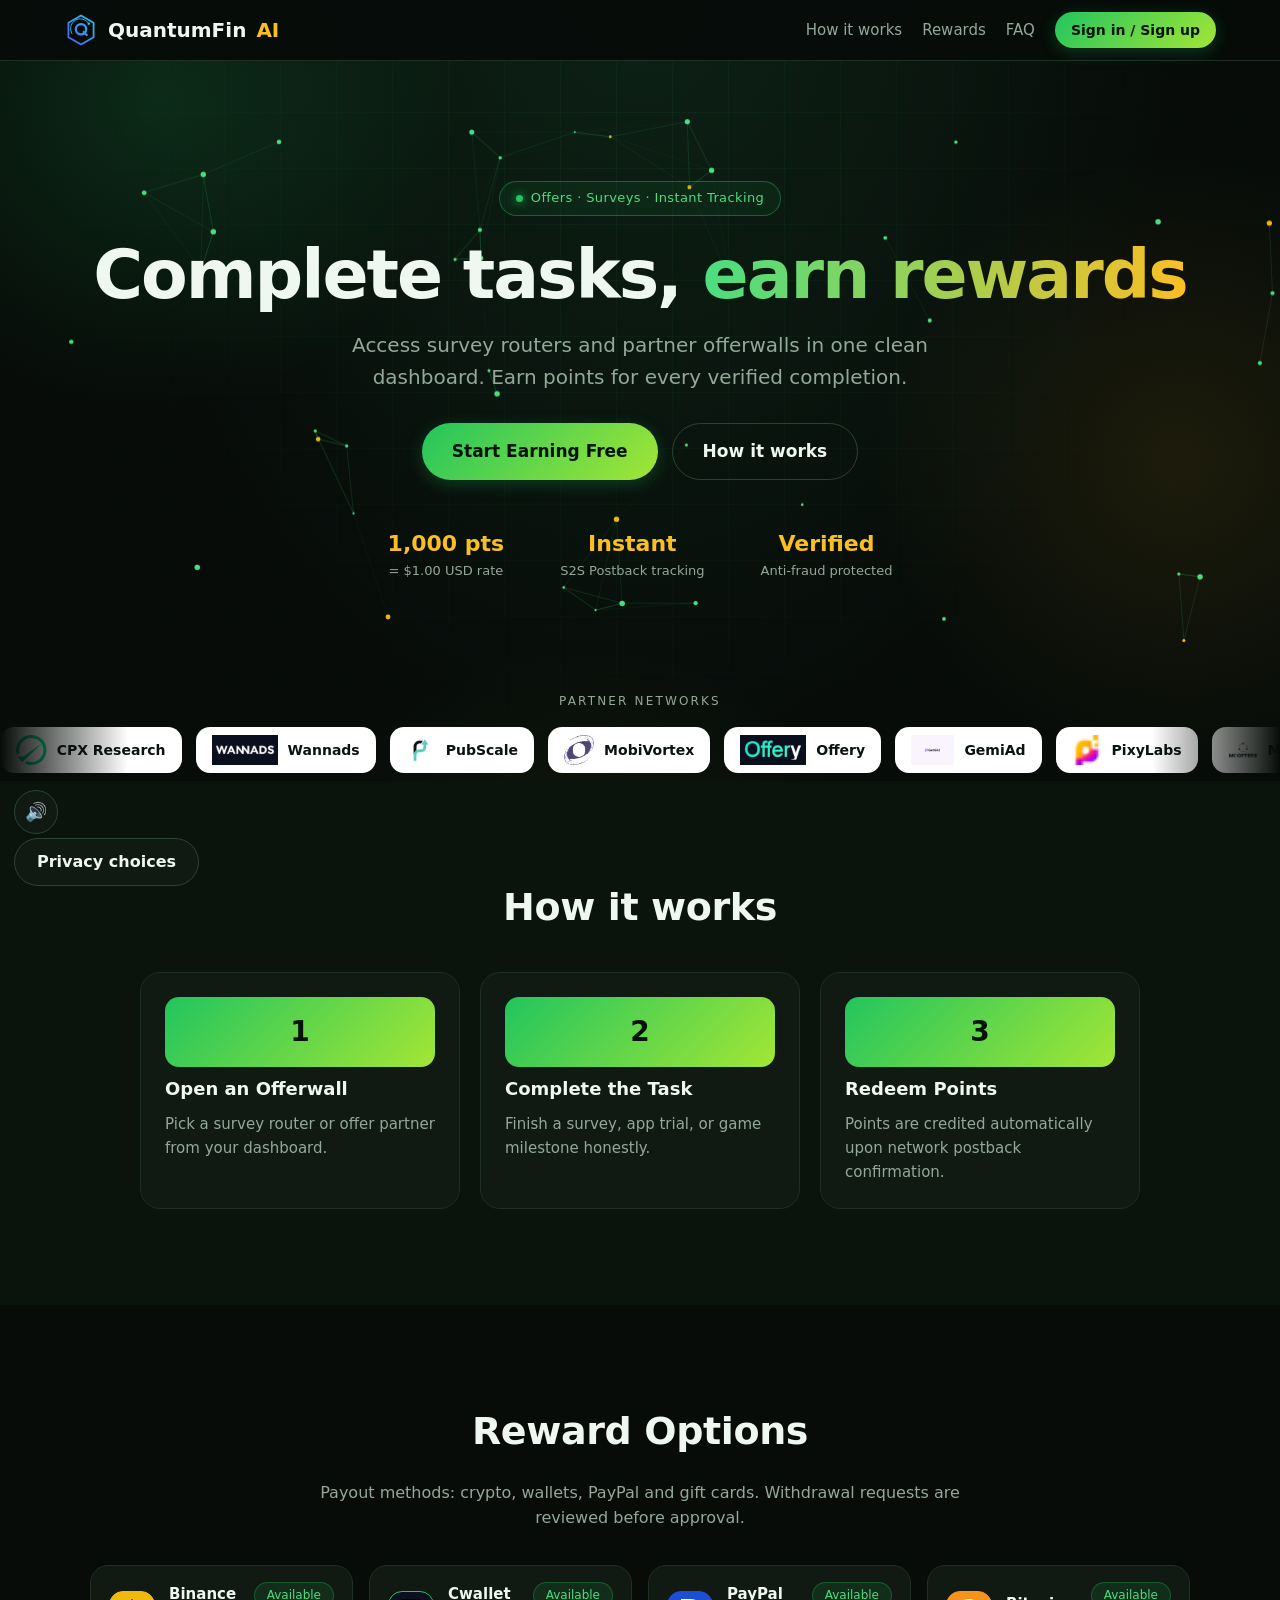
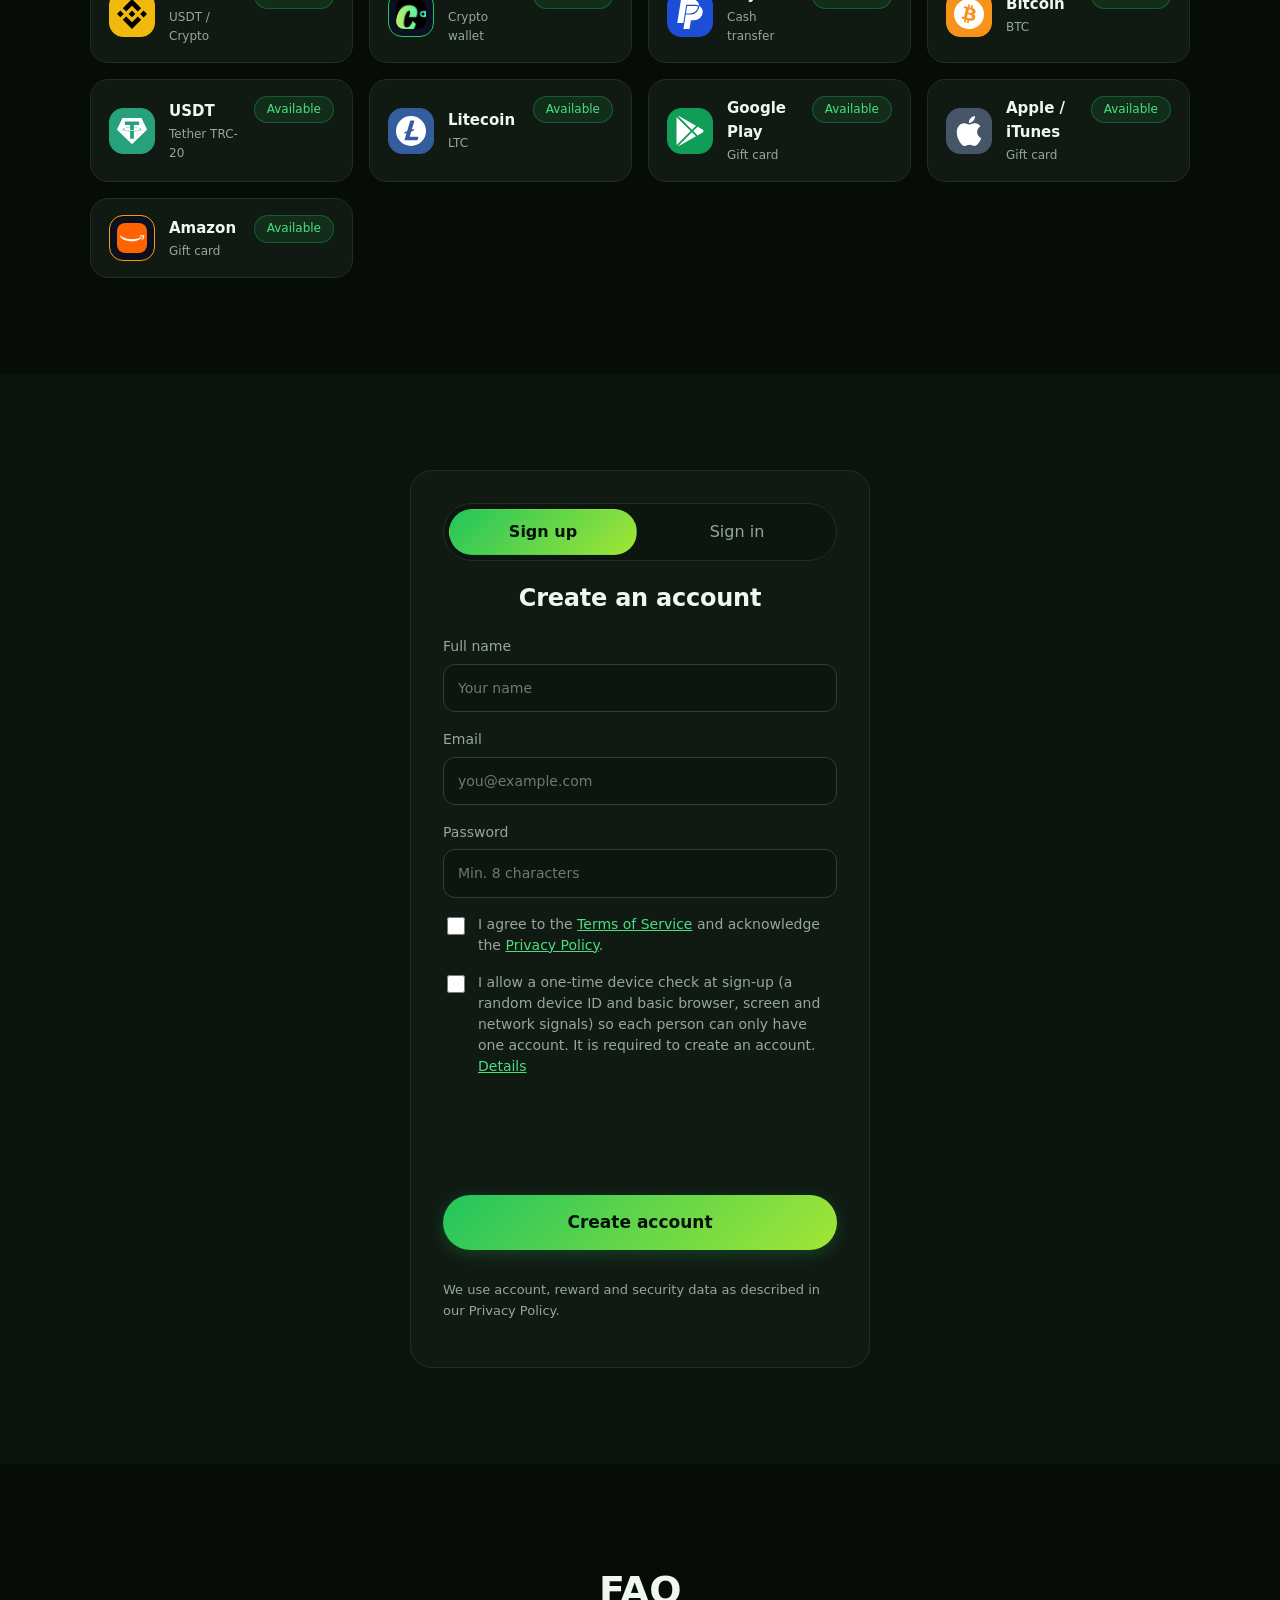
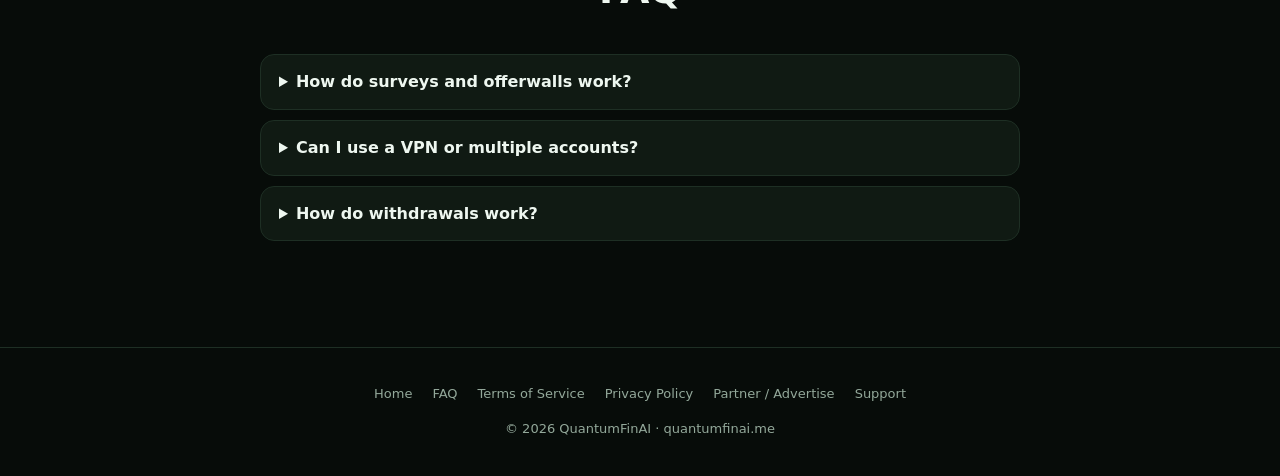
==== commit e0c0775f: "Update index.html" ====
--- a/index.html
+++ b/index.html
@@ -29,7 +29,7 @@
 <link rel="preconnect" href="https://challenges.cloudflare.com" crossorigin>
 <link rel="stylesheet" href="style.css?v=20261123wd2">
 <link rel="stylesheet" href="theme.css?v=20261123wd2">
-<link rel="stylesheet" href="enhancements.css?v=20261124e1">
+<link rel="stylesheet" href="enhancements.css?v=20261124e2">
 </head>
 <body>
 
--- a/enhancements.css
+++ b/enhancements.css
@@ -612,3 +612,9 @@
   .ticker-track { animation: none !important; }
   .ticker-viewport { overflow-x: auto; -webkit-mask-image: none; mask-image: none; }
 }
+
+/* achievement cards (added: source had no item styles) */
+.ach { display: flex; flex-direction: column; gap: 4px; padding: 12px; border: 1px solid var(--line2, #27372d); border-radius: 14px; background: var(--card2, #0c1710); opacity: .62; }
+.ach.on { opacity: 1; border-color: rgba(34, 197, 94, .5); }
+.ach i { font-style: normal; font-size: 22px; }
+.ach small, .ach span { color: var(--mut, #93a89a); font-size: 12px; }
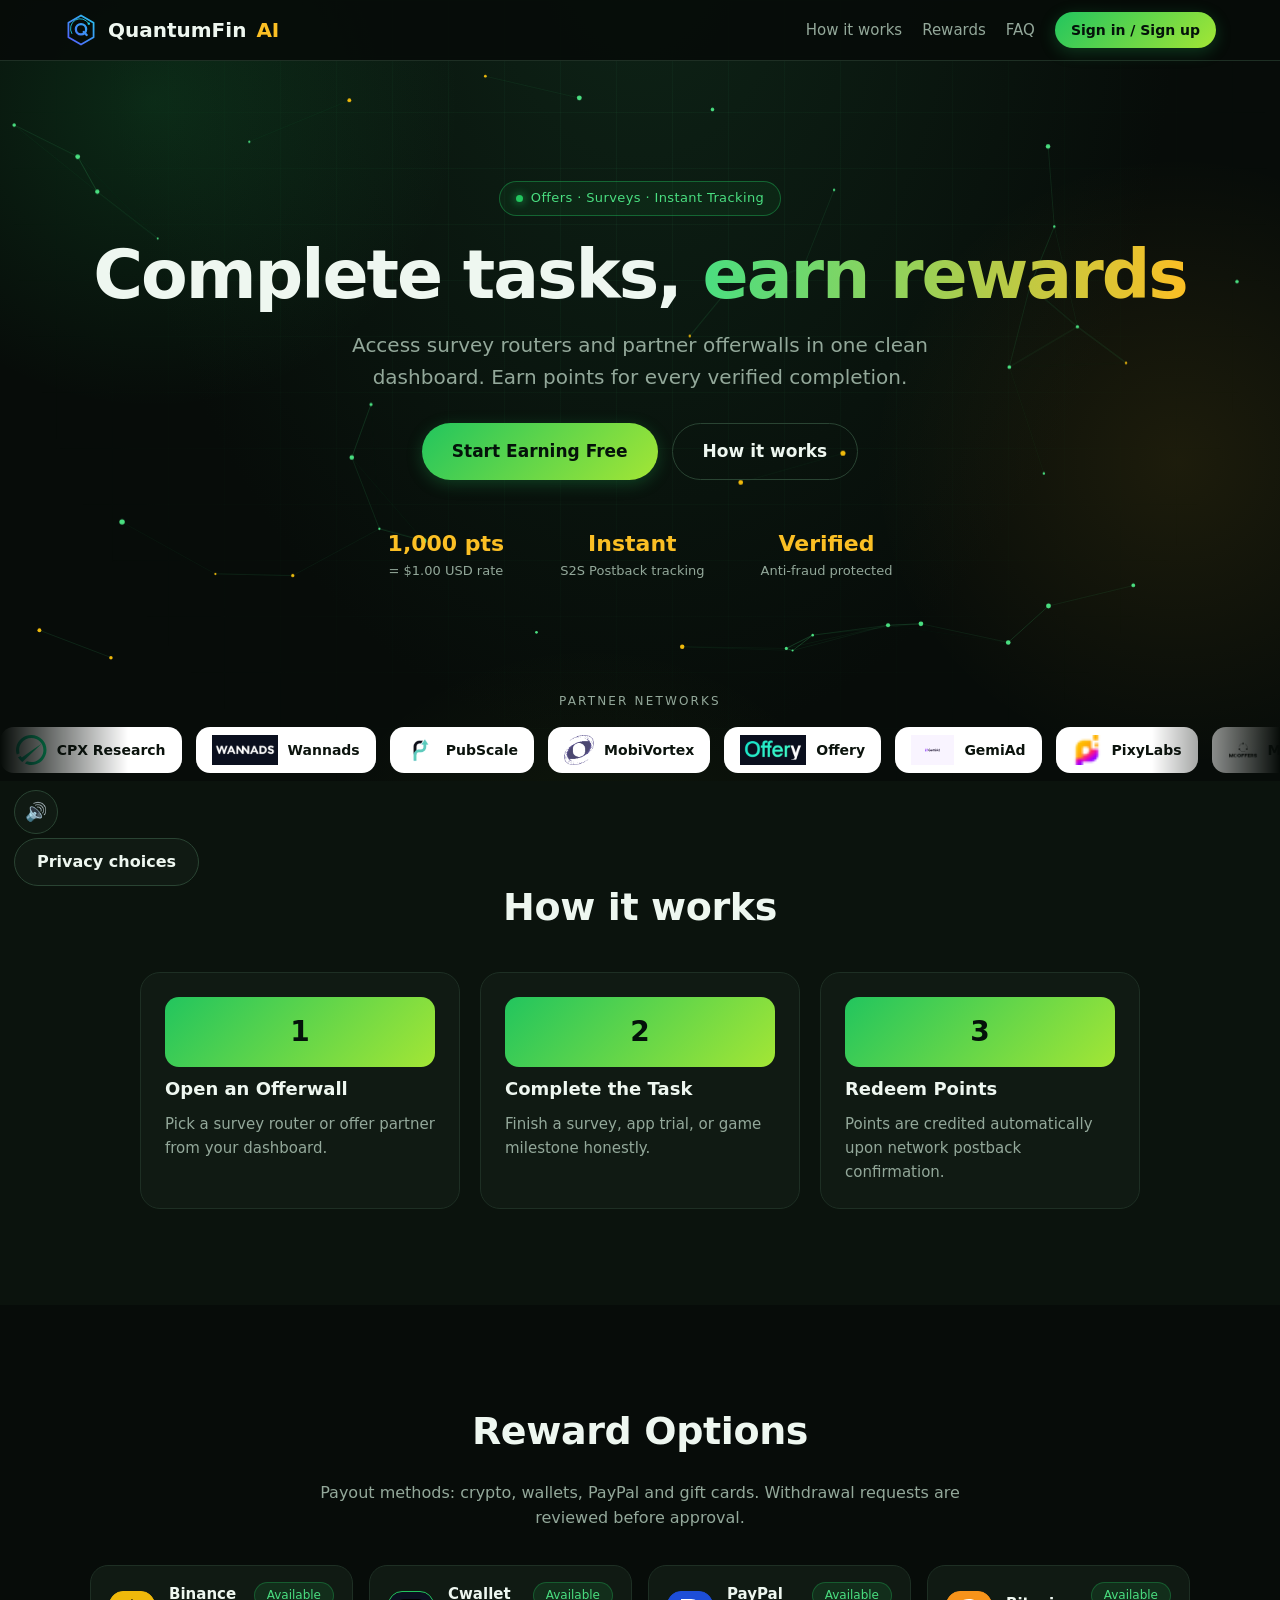
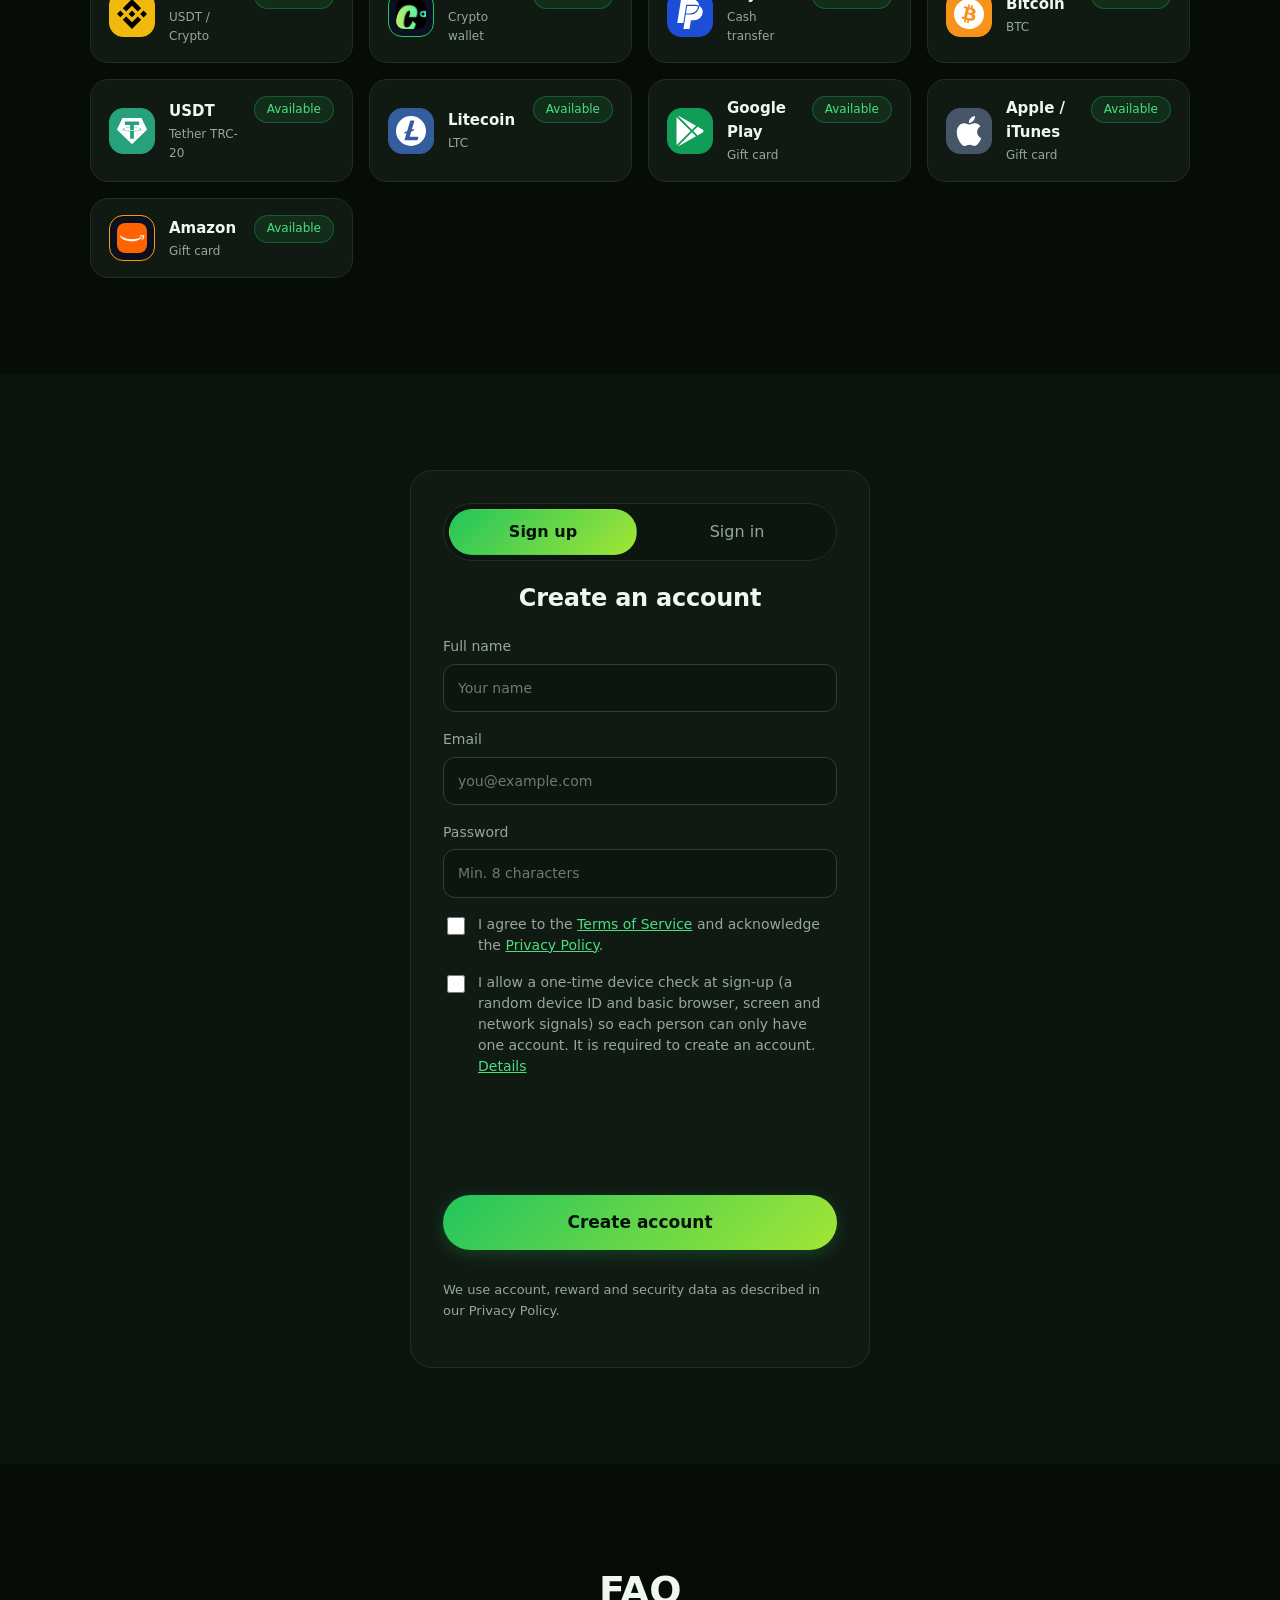
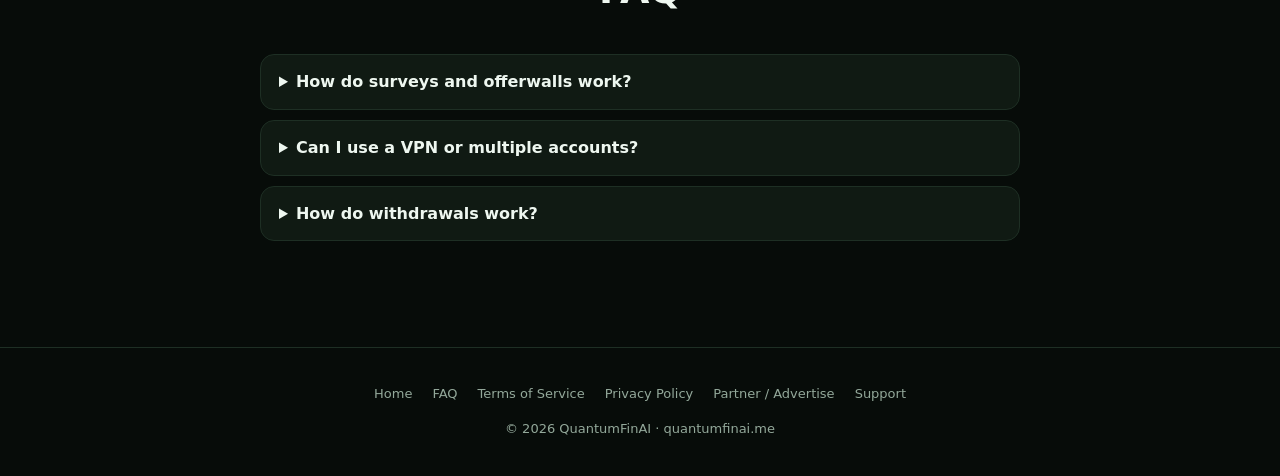
==== commit 44acba58: "Signup hardening: honeypot field + app.js cache bump" ====
--- a/index.html
+++ b/index.html
@@ -92,6 +92,7 @@
           <label id="lname">Full name<input name="name" autocomplete="name" placeholder="Your name"></label>
           <label>Email<input name="email" type="email" required autocomplete="email" placeholder="you@example.com"></label>
           <label>Password<input name="pw" type="password" minlength="8" required autocomplete="new-password" placeholder="Min. 8 characters"></label>
+          <div aria-hidden="true" style="position:absolute;left:-9999px;top:-9999px;height:1px;width:1px;overflow:hidden"><label>Website<input name="website" type="text" tabindex="-1" autocomplete="off"></label></div>
           <label id="consent-row" style="display:flex;flex-direction:row;align-items:flex-start;gap:10px;line-height:1.5"><input id="legal-consent" name="consent" type="checkbox" required style="width:18px;height:18px;flex-shrink:0;margin-top:3px"><span>I agree to the <a href="/terms" target="_blank" rel="noopener" style="color:#4ade80;text-decoration:underline">Terms of Service</a> and acknowledge the <a href="/privacy" target="_blank" rel="noopener" style="color:#4ade80;text-decoration:underline">Privacy Policy</a>.</span></label>
           <label id="device-row" style="display:flex;flex-direction:row;align-items:flex-start;gap:10px;line-height:1.5"><input id="device-consent" name="device_consent" type="checkbox" style="width:18px;height:18px;flex-shrink:0;margin-top:3px"><span>I allow a one-time device check at sign-up (a random device ID and basic browser, screen and network signals) so each person can only have one account. It is required to create an account. <a href="/privacy" target="_blank" rel="noopener" style="color:#4ade80;text-decoration:underline">Details</a></span></label>
           <div id="tsauth" class="ts"></div>
@@ -300,7 +301,7 @@
 <button id="privacy-choices" class="privacy-fixed btn ghost" type="button">Privacy choices</button>
 <script src="fraud-guard.js?v=20261018a"></script>
 <script src="proxy-shield.js?v=20261018a"></script>
-<script src="app.js?v=20261124e1"></script>
+<script src="app.js?v=20261126a"></script>
 <script src="enhancements.js?v=20261124e2"></script>
 <script src="notify.js?v=20261016n2" defer></script>
 </body>
